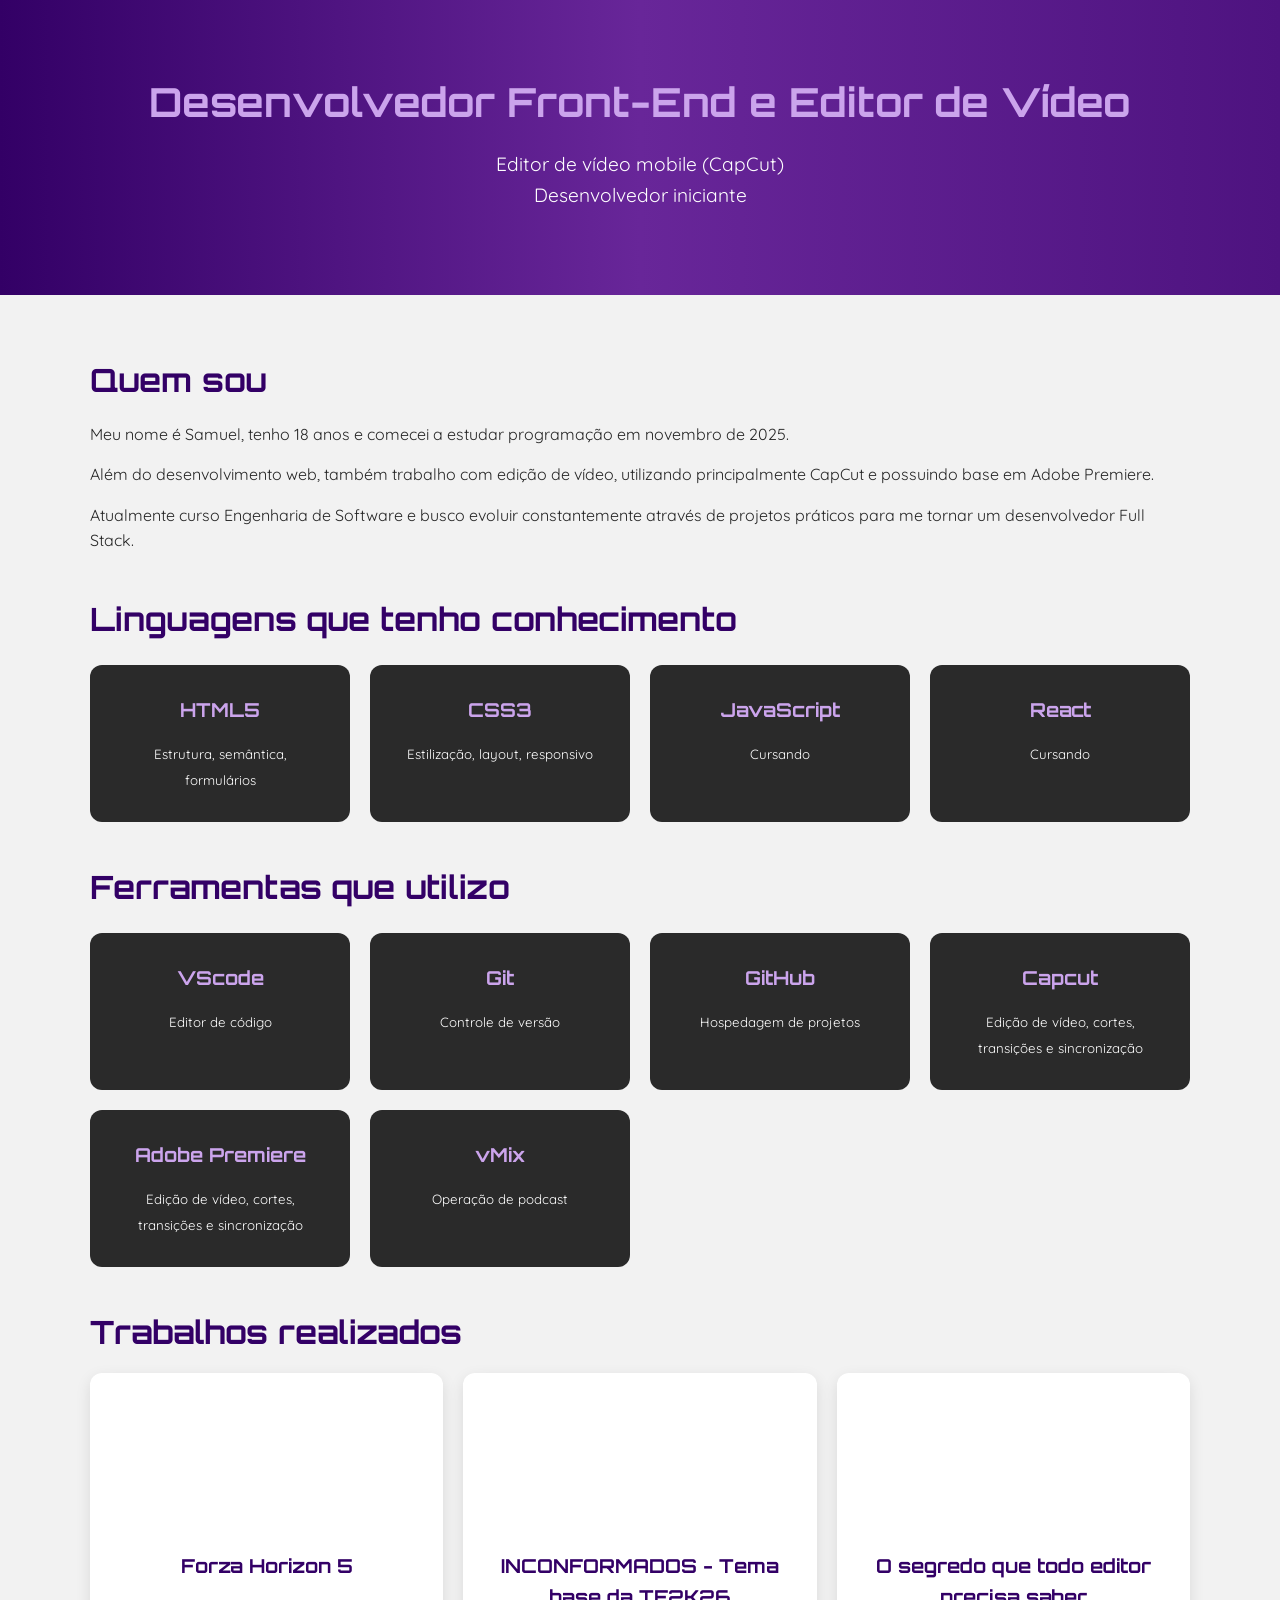
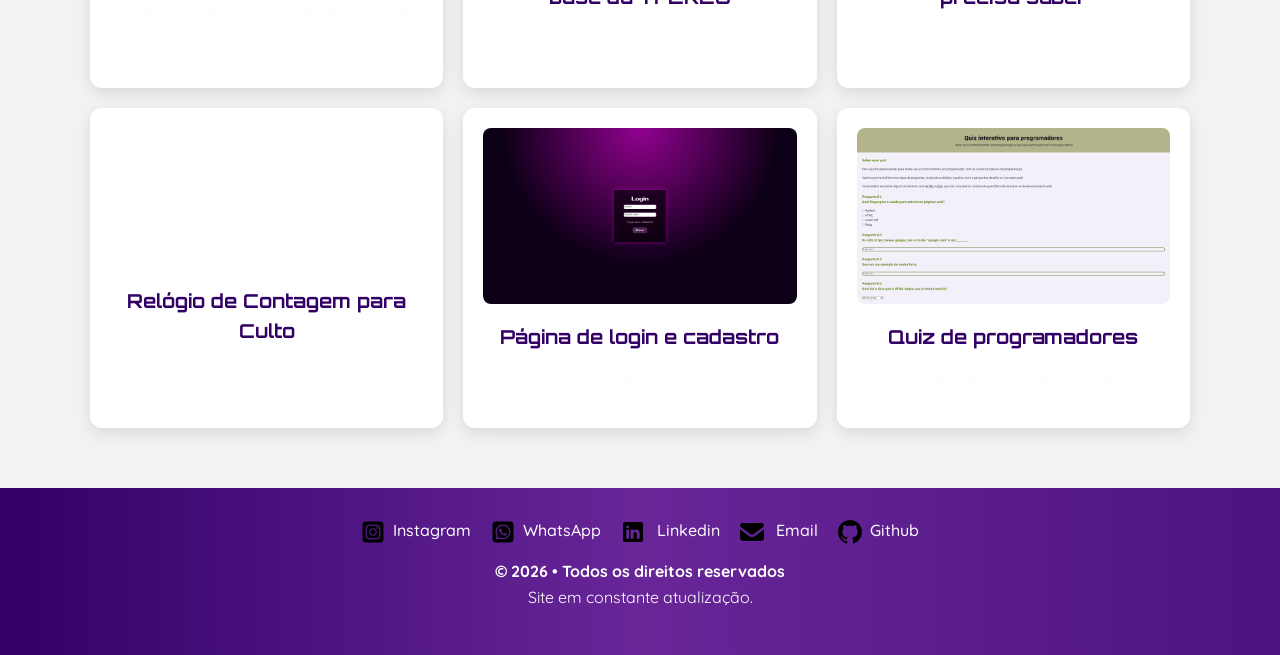
==== index.html @ dfeb525a "Atualizar o index.html" ====
<!DOCTYPE html>
<html lang="pt-BR">

<head>

  <meta charset="UTF-8">
  <meta name="viewport" content="width=device-width, initial-scale=1.0">
  <title>Samuel - Editor de Vídeo e Desenvolvedor</title>
  <link rel="stylesheet" href="style.css">

  <!-- === SEO ====-->
  <meta name="google-site-verification" content="mKZJciLzi_t4lyTgYU8dnQu9dp5ZNDpNaPsNgbDYvko" />
  <meta name="description" content="Portfólio de Samuel com projetos de sites e edição de vídeo">
  <meta name="author" content="Samuel">
  <meta name="keywords" content="editor de video, programador iniciante, html css, portfolio samuel">
  <link rel="icon" href="img/favicon.png">
  <meta name="robots" content="index, follow">

  <!-- PREVIEW DO SITE -->
  <meta property="og:title" content="Samuel - Editor de Vídeo e Desenvolvedor">
  <meta property="og:description" content="Veja meus projetos de sites e edição de vídeo">
  <meta property="og:image"
    content="https://samueldaguiar91-hub.github.io/Portifolio-editor-programador/img/preview.png">
  <meta property="og:url" content="https://samueldaguiar91-hub.github.io/Portifolio-editor-programador/">
  <meta property="og:site_name" content="Portfólio Samuel">
  <meta property="og:site_name" content="Portfólio Samuel">
  <meta property="og:type" content="website">
</head>



<body>

  <!--ANIMAÇÃO SITE-->

  <div class="fade-up">

    <!-- HEADER -->
    <header>
      <div class="container">
        <h1>Desenvolvedor Front-End e Editor de Vídeo</h1>
        <p>Editor de vídeo mobile (CapCut)<br>Desenvolvedor iniciante</p>
      </div>
    </header>

    <!-- MAIN -->
    <main class="container">

      <!-- SOBRE -->
      <section id="s-about">
        <h2>Quem sou</h2>
        <p>Meu nome é Samuel, tenho 18 anos e comecei a estudar programação em novembro de 2025.</p>

        <p>Além do desenvolvimento web, também trabalho com edição de vídeo, utilizando principalmente CapCut e
          possuindo base em Adobe Premiere.</p>

        <p>Atualmente curso Engenharia de Software e busco evoluir constantemente através de projetos práticos para me
          tornar um desenvolvedor Full Stack.</p>
      </section>

      <!-- SKILLS -->
      <section id="skills">
        <h2>Linguagens que tenho conhecimento</h2>

        <div class="skills-grid">
          <div class="flexbox">
            <h3>HTML5</h3>
            <small>Estrutura, semântica, formulários</small><br>
          </div>

          <div class="flexbox">
            <h3>CSS3</h3>
            <small>Estilização, layout, responsivo</small><br>
          </div>

          <div class="flexbox">
            <h3>JavaScript</h3>
            <small>Cursando</small><br>
          </div>

          <div class="flexbox">
            <h3>React</h3>
            <small>Cursando</small><br>
          </div>

        </div>

      </section>

      <!--FERRAMENTAS-->

      <section id="tools">
        <h2>Ferramentas que utilizo</h2>

        <div class="tools-grid">
          <div class="flexbox">
            <h3>VScode</h3>
            <small>Editor de código</small><br>
          </div>

          <div class="flexbox">
            <h3>Git</h3>
            <small>Controle de versão</small><br>
          </div>

          <div class="flexbox">
            <h3>GitHub</h3>
            <small>Hospedagem de projetos</small><br>
          </div>

          <div class="flexbox">
            <h3>Capcut</h3>
            <small>Edição de vídeo, cortes, transições e sincronização</small><br>
          </div>

          <div class="flexbox">
            <h3>Adobe Premiere</h3>
            <small>Edição de vídeo, cortes, transições e sincronização</small><br>
          </div>

          <div class="flexbox">
            <h3>vMix</h3>
            <small>Operação de podcast</small><br>
          </div>
          
        </div>

      </section>

      <!-- TRABALHOS -->
      <h2>Trabalhos realizados</h2>

      <section id="trabalhos" class="trabalhos">

        <div class="trabalho-box video-box projeto fade-in">
          <iframe src="https://www.youtube.com/embed/Ylv_VPC-kMk" title="Forza Horizon 5" frameborder="0"
            allow="accelerometer; autoplay; clipboard-write; encrypted-media; gyroscope; picture-in-picture"
            allowfullscreen>
          </iframe>
          <h3> Forza Horizon 5</h3>
          <p>Vídeo incorporado diretamente no site</p>
        </div>

        <div class="trabalho-box video-box projeto fade-in">
          <iframe src="https://www.youtube.com/embed/-TRRTzD_WT4" title="INCONFORMADOS - Tema base da TF2K26"
            frameborder="0"
            allow="accelerometer; autoplay; clipboard-write; encrypted-media; gyroscope; picture-in-picture"
            allowfullscreen>
          </iframe>
          <h3>INCONFORMADOS - Tema base da TF2K26</h3>
          <p>Vídeo incorporado diretamente no site</p>
        </div>

        <div class="trabalho-box video-box projeto fade-in">
          <iframe src="https://www.youtube.com/embed/uwA20--atsQ" title="O segredo que todo editor precisa saber"
            frameborder="0"
            allow="accelerometer; autoplay; clipboard-write; encrypted-media; gyroscope; picture-in-picture"
            allowfullscreen>
          </iframe>
          <h3>O segredo que todo editor precisa saber</h3>
          <p>Vídeo incorporado diretamente no site</p>
        </div>

        <div class="trabalho-box video-box projeto fade-in">
          <iframe src="https://www.youtube.com/embed/biQzkJEV1nM" title="Relógio de Contagem para Culto" frameborder="0"
            allow="accelerometer; autoplay; clipboard-write; encrypted-media; gyroscope; picture-in-picture"
            allowfullscreen>
          </iframe>
          <h3>Relógio de Contagem para Culto</h3>
          <p>Vídeo incorporado diretamente no site</p>
        </div>

        <a href="https://samueldaguiar91-hub.github.io/Site-login-/" target="_blank"
          class="trabalho-box site-box projeto fade-in"> <img src="img/pagina_de_login.png"
            alt="Preview do Site Exemplo 2">
          <h3>Página de login e cadastro</h3>
          <p>Clique para acessar o projeto</p>
        </a>

        <a href="https://samueldaguiar91-hub.github.io/Quiz-para-programadores/" target="_blank"
          class="trabalho-box site-box projeto fade-in">
          <img src="img/site_portifolio.png" alt="Preview do Site Exemplo 1">
          <h3>Quiz de programadores</h3>
          <p>Clique para acessar o projeto</p>
        </a>
      </section>

  </div>

  </main>

  <!-- FOOTER -->
  <footer>
    <div>
      <a href="https://instagram.com/aguiar._.s"><img src="img/instagram.svg" alt="Instagram">Instagram</a>

      <a href="https://wa.me/5592993466386"><img src="img/whatsapp.svg" alt="WhatsApp">WhatsApp</a>

      <a href="https://www.linkedin.com/in/samuel-aguiar-99b0a62b3/" target="_blank">
      <img src="img/linkedin.svg" alt="Linkedin">
      Linkedin
    </a>

    <a href="mailto:saamuel.aguiaar@gmail.com">
      <img src="img/envelope.svg" alt="Email">
      Email
    </a>

 <a href="https://github.com/samueldaguiar91-hub"><img src="img/github.svg" alt="GitHub">Github</a>
    </div>

    <h4>&copy; 2026 • Todos os direitos reservados</h4>
    <p>Site em constante atualização.</p>
  </footer>

</body>



</html>
---- style.css ----
/* ===== FONTS ===== */
@import url('https://fonts.googleapis.com/css2?family=Orbitron:wght@400;700;900&family=Quicksand:wght@300;400;500;700&display=swap');

/* ===== GLOBAL ===== */
*{
  margin:0;
  padding:0;
  box-sizing:border-box;
}

body{
  font-family:"Quicksand", sans-serif;
  background:#f2f2f2;
  color:#262626;
  line-height:1.6;
}

a{
  text-decoration:none;
  color:inherit;
}

.container{
  width:90%;
  max-width:1100px;
  margin:auto;
  padding:20px 0;
}

/* ===== TITLES ===== */

h1,h2,h3{
  font-family:"Orbitron", sans-serif;
  font-weight:700;
  margin-bottom:15px;
}

h1{
  font-size:2.5rem;
  color:#cba4ec;
}

h2{
  font-size:2rem;
  color:#330066;
  margin-top:40px;
}

h3{
  font-size:1.2rem;
  color:#330066;
}

.trabalhos p{
font-size:1rem;
  color:lab(99.31% 0.01 -0.01);

}

.flexbox h3{
  color:#cba4ec;
}

p{
  font-size:1rem;
  margin-bottom:15px;
}

/* ===== HEADER ===== */

header{
  background:linear-gradient(to right,#330066,#682699,#4e1380);
  color:#fff;
  text-align:center;
  padding:50px 20px;
}

header p{
  font-size:1.2rem;
  margin-top:10px;
}

/* ===== SKILLS ===== */

.skills-grid{
  display:grid;
  grid-template-columns:repeat(auto-fit, minmax(250px, 1fr));
  gap:20px;
  margin-top:20px;
}

.flexbox{
  background:#2a2a2a;
  color:#fff;
  padding:30px;
  border-radius:12px;
  transition:0.3s;
  text-align:center;
}

.flexbox:hover{
  transform:translateY(-5px);
  box-shadow:0 10px 20px rgba(0,0,0,0.3);
}

progress{
  width:100%;
  height:12px;
  border-radius:6px;
  overflow:hidden;
  margin-top:10px;
}

progress::-webkit-progress-bar{
  background:#555;
}

progress::-webkit-progress-value{
  background:#4e1380;
  transition:width 1s ease-in-out;
}

/*=== ferramneatas ===*/

.tools-grid{
  display:grid;
  grid-template-columns:repeat(auto-fit, minmax(250px, 1fr));
  gap:20px;
  margin-top:20px;
}

/* ===== TRABALHOS ===== */

.trabalhos{
  display:grid;
  grid-template-columns:repeat(3,1fr);
  gap:20px;
}

.trabalho-box{
  display:block;
  text-decoration:none;
  background:#ffffff;
  padding:20px;
  border-radius:12px;
  box-shadow:0 5px 15px rgba(0,0,0,0.1);
  text-align:center;
  transition:0.3s;
  color:#262626;
}

.trabalho-box img{
  width:100%;
  border-radius:8px;
  margin-bottom:10px;
}

.trabalho-box:hover{
  transform:translateY(-5px);
  box-shadow:0 15px 30px rgba(0,0,0,0.3);
  background:#010101;
  color:#f9f4f4;
}


/* ===== VIDEO ===== */

.video-box{
  background:#ffffff;
  padding:20px;
  border-radius:12px;
  box-shadow:0 5px 15px rgba(0,0,0,0.1);
  transition:0.3s;
}

.video-box:hover{
  transform:translateY(-5px);
  box-shadow:0 15px 30px rgba(0,0,0,0.3);
}

.video-box iframe{
  pointer-events:none;
}

/* ===== FOOTER ===== */

footer{
  background:linear-gradient(to right,#330066,#682699,#4e1380);
  color:#fff;
  text-align:center;
  padding:30px 20px;
  margin-top:40px;
}

footer div{
  display:flex;
  justify-content:center;
  flex-wrap:wrap;
  gap:20px;
  margin-bottom:15px;
}

footer img{
  width:24px;
  height:24px;
  vertical-align:middle;
  margin-right:8px;
}

footer a{
  color:#fff;
  font-weight:500;
}

/* ===== RESPONSIVE ===== */

@media(max-width:900px){
  .trabalhos{
    grid-template-columns:repeat(2,1fr);
  }
}

@media(max-width:600px){

  header h1{
    font-size:2rem;
  }

  h2{
    font-size:1.5rem;
  }

  .skills-grid{
    grid-template-columns:1fr;
  }

  .trabalhos{
    grid-template-columns:1fr;
  }
}

/* ===== ANIMAÇÃO ===== */

.fade-in{
  animation:aparecer 1s ease-in;
  animation-fill-mode:both;
}

@keyframes aparecer{
  from{
    opacity:0;
    transform:translateY(20px);
  }
  to{
    opacity:1;
    transform:translateY(0);
  }
}

/* ===== ANIMAÇÃO DOS PROJETOS ===== */

.projeto:nth-child(1){animation-delay:0.2s;}
.projeto:nth-child(2){animation-delay:0.4s;}
.projeto:nth-child(3){animation-delay:0.6s;}
.projeto:nth-child(4){animation-delay:0.8s;}
.projeto:nth-child(5){animation-delay:1s;}

.projeto:nth-child(6){animation-delay:1.2s;}
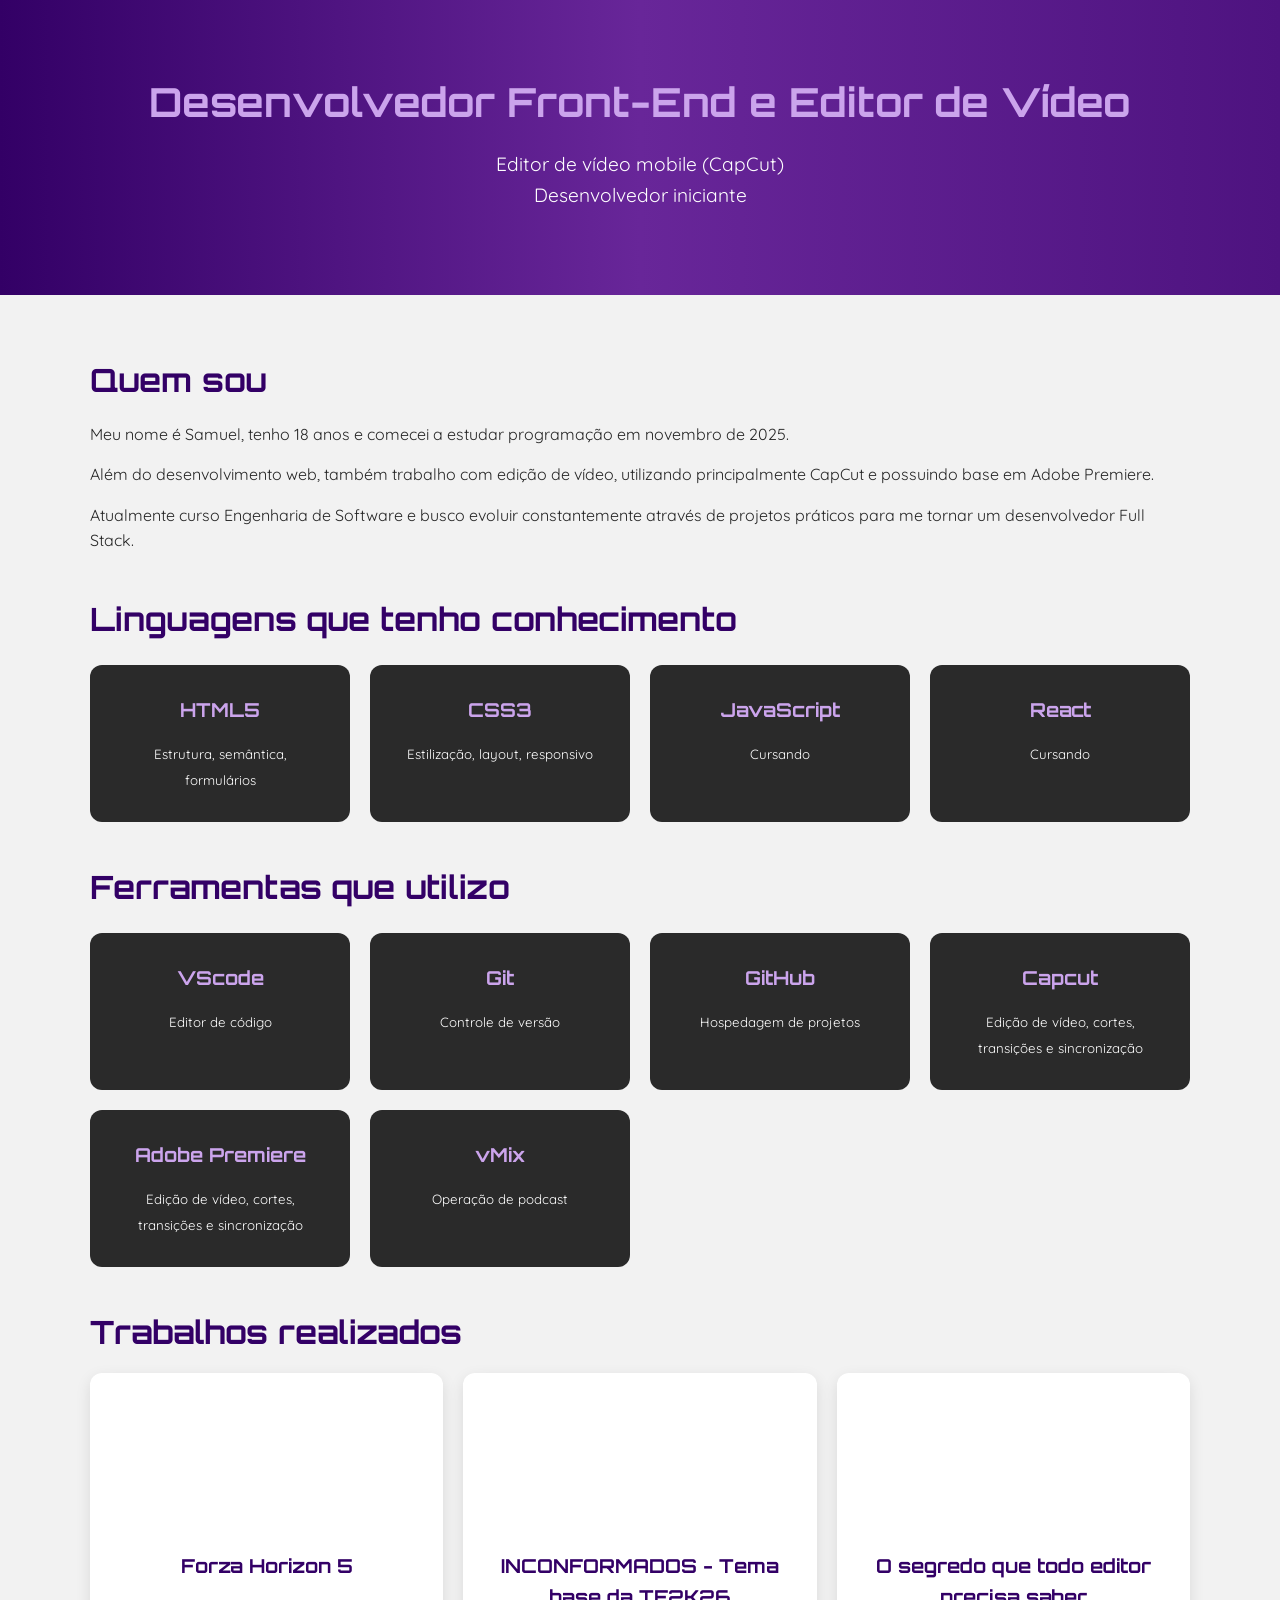
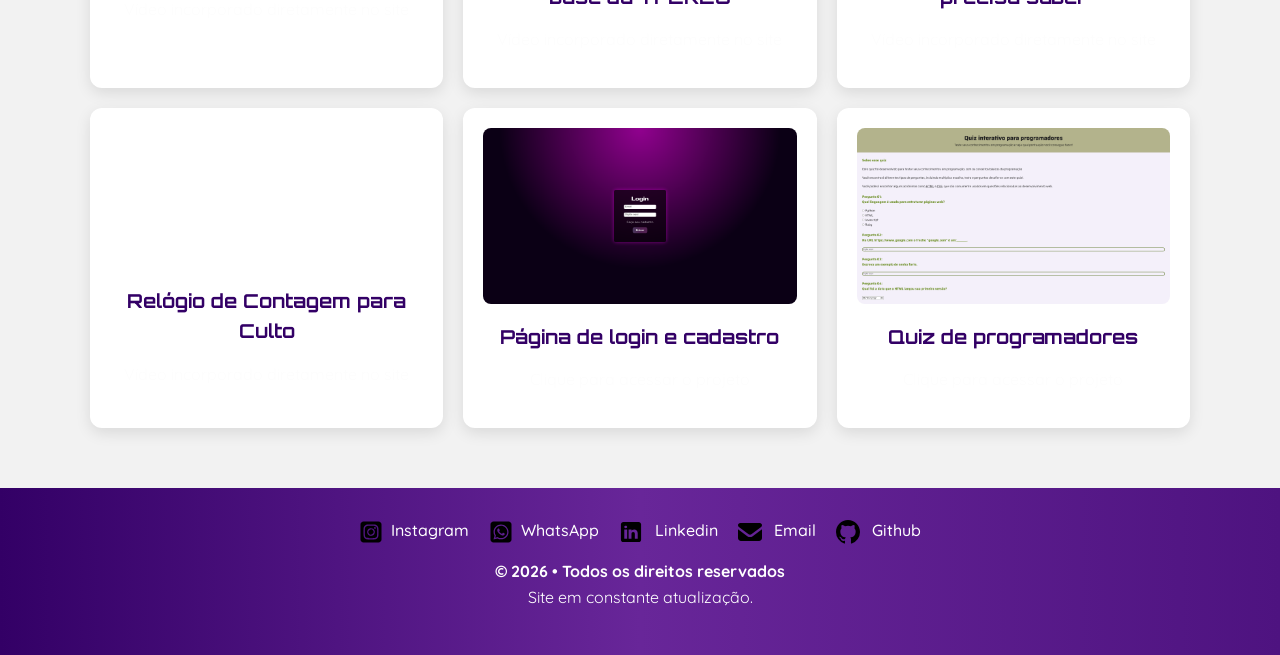
==== commit 80ecf9f1: "Atualizar o index.html" ====
--- a/index.html
+++ b/index.html
@@ -206,7 +206,10 @@
       Email
     </a>
 
- <a href="https://github.com/samueldaguiar91-hub"><img src="img/github.svg" alt="GitHub">Github</a>
+ <a href="https://github.com/samueldaguiar91-hub">
+<img src="img/github.svg" alt="GitHub">
+Github
+</a>
     </div>
 
     <h4>&copy; 2026 • Todos os direitos reservados</h4>
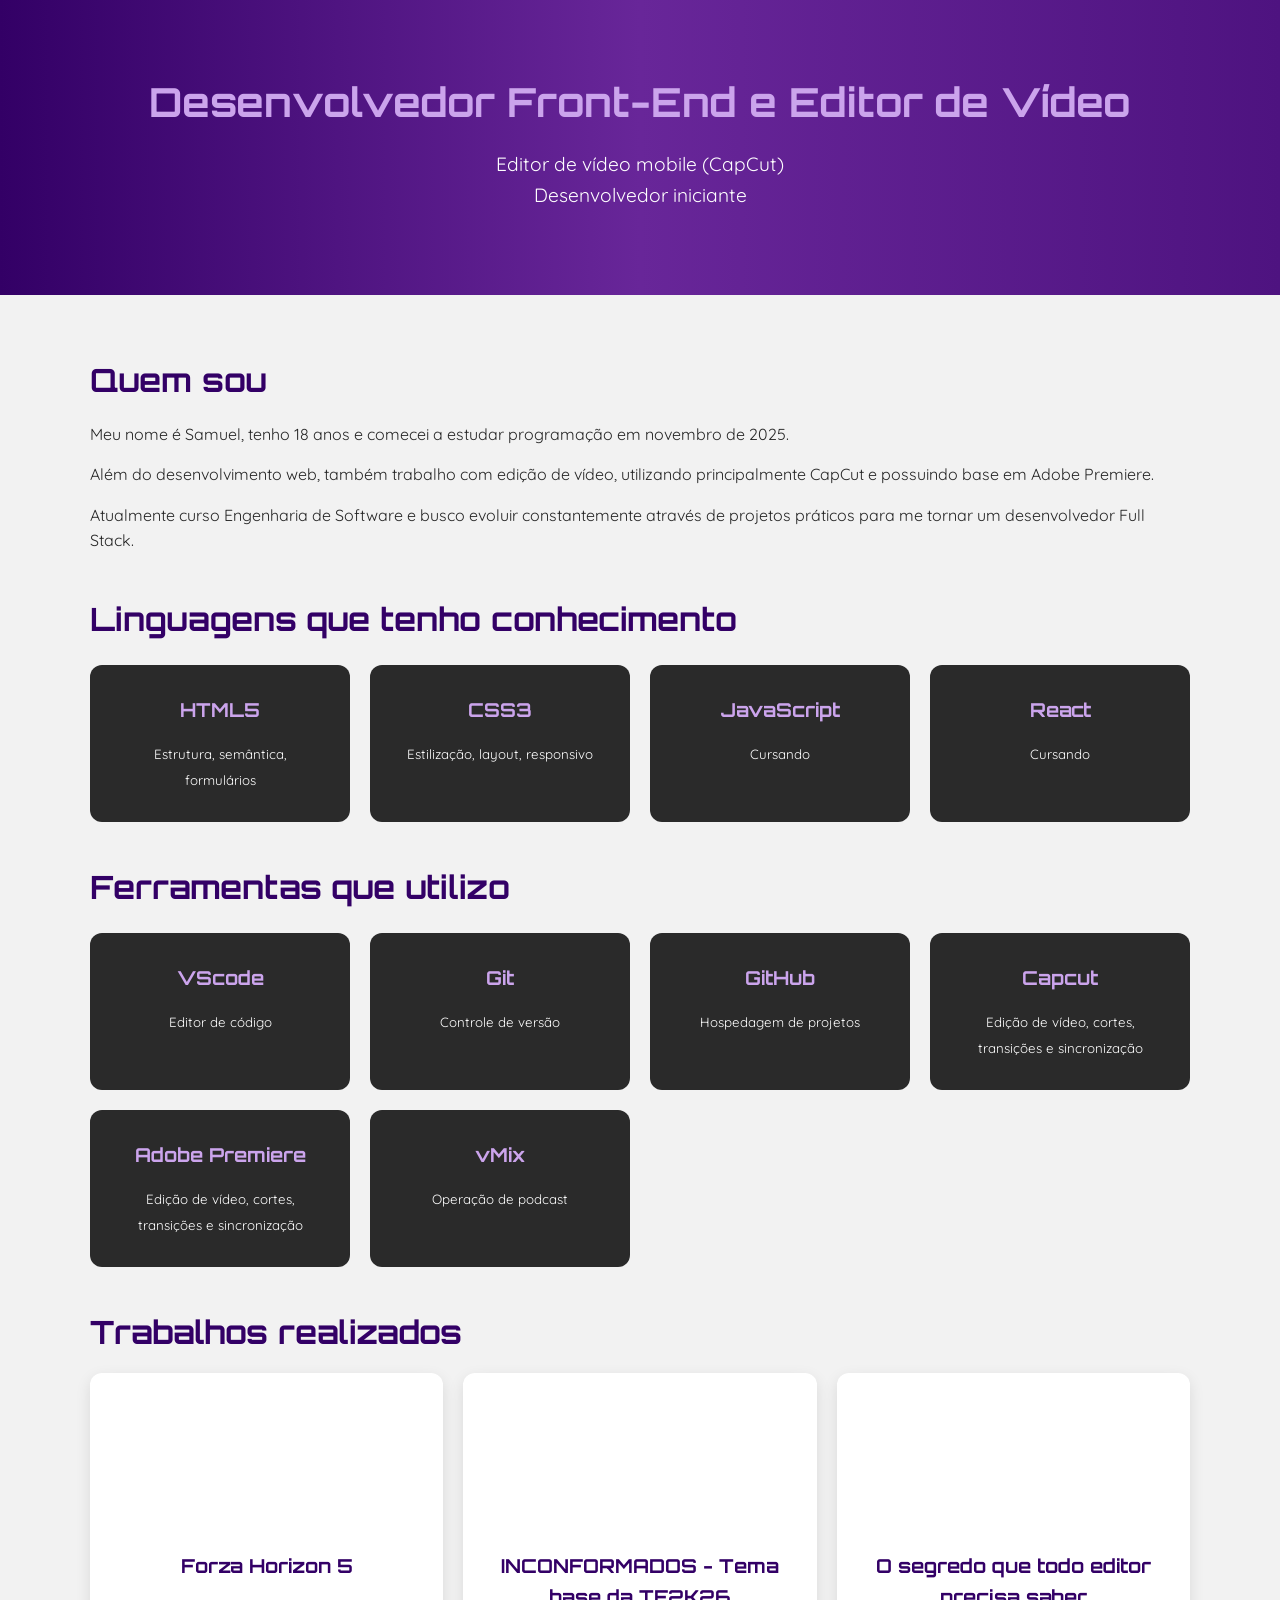
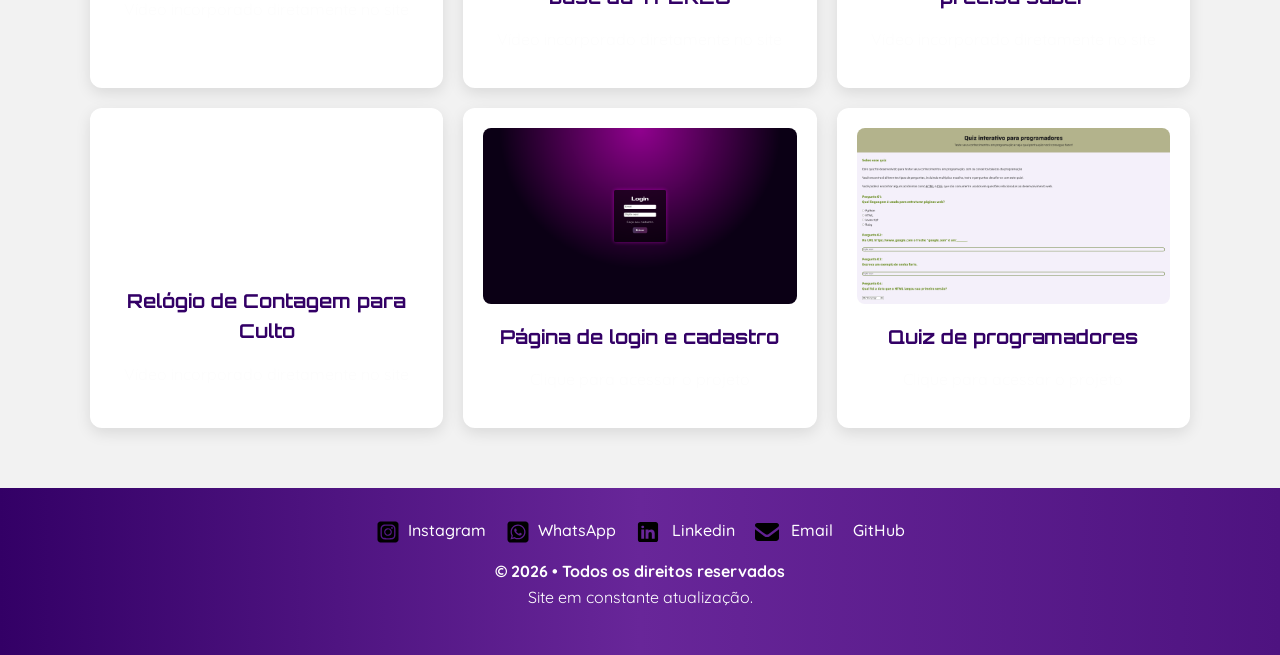
==== commit 6c6b9525: "Atualizar o index.html" ====
--- a/index.html
+++ b/index.html
@@ -206,10 +206,11 @@
       Email
     </a>
 
- <a href="https://github.com/samueldaguiar91-hub">
-<img src="img/github.svg" alt="GitHub">
-Github
-</a>
+ 
+    <a href="https://github.com/samueldaguiar91-hub" target="_blank" class="icon">
+      <i class="fab fa-github"></i>
+      <span>GitHub</span>
+    </a>
     </div>
 
     <h4>&copy; 2026 • Todos os direitos reservados</h4>
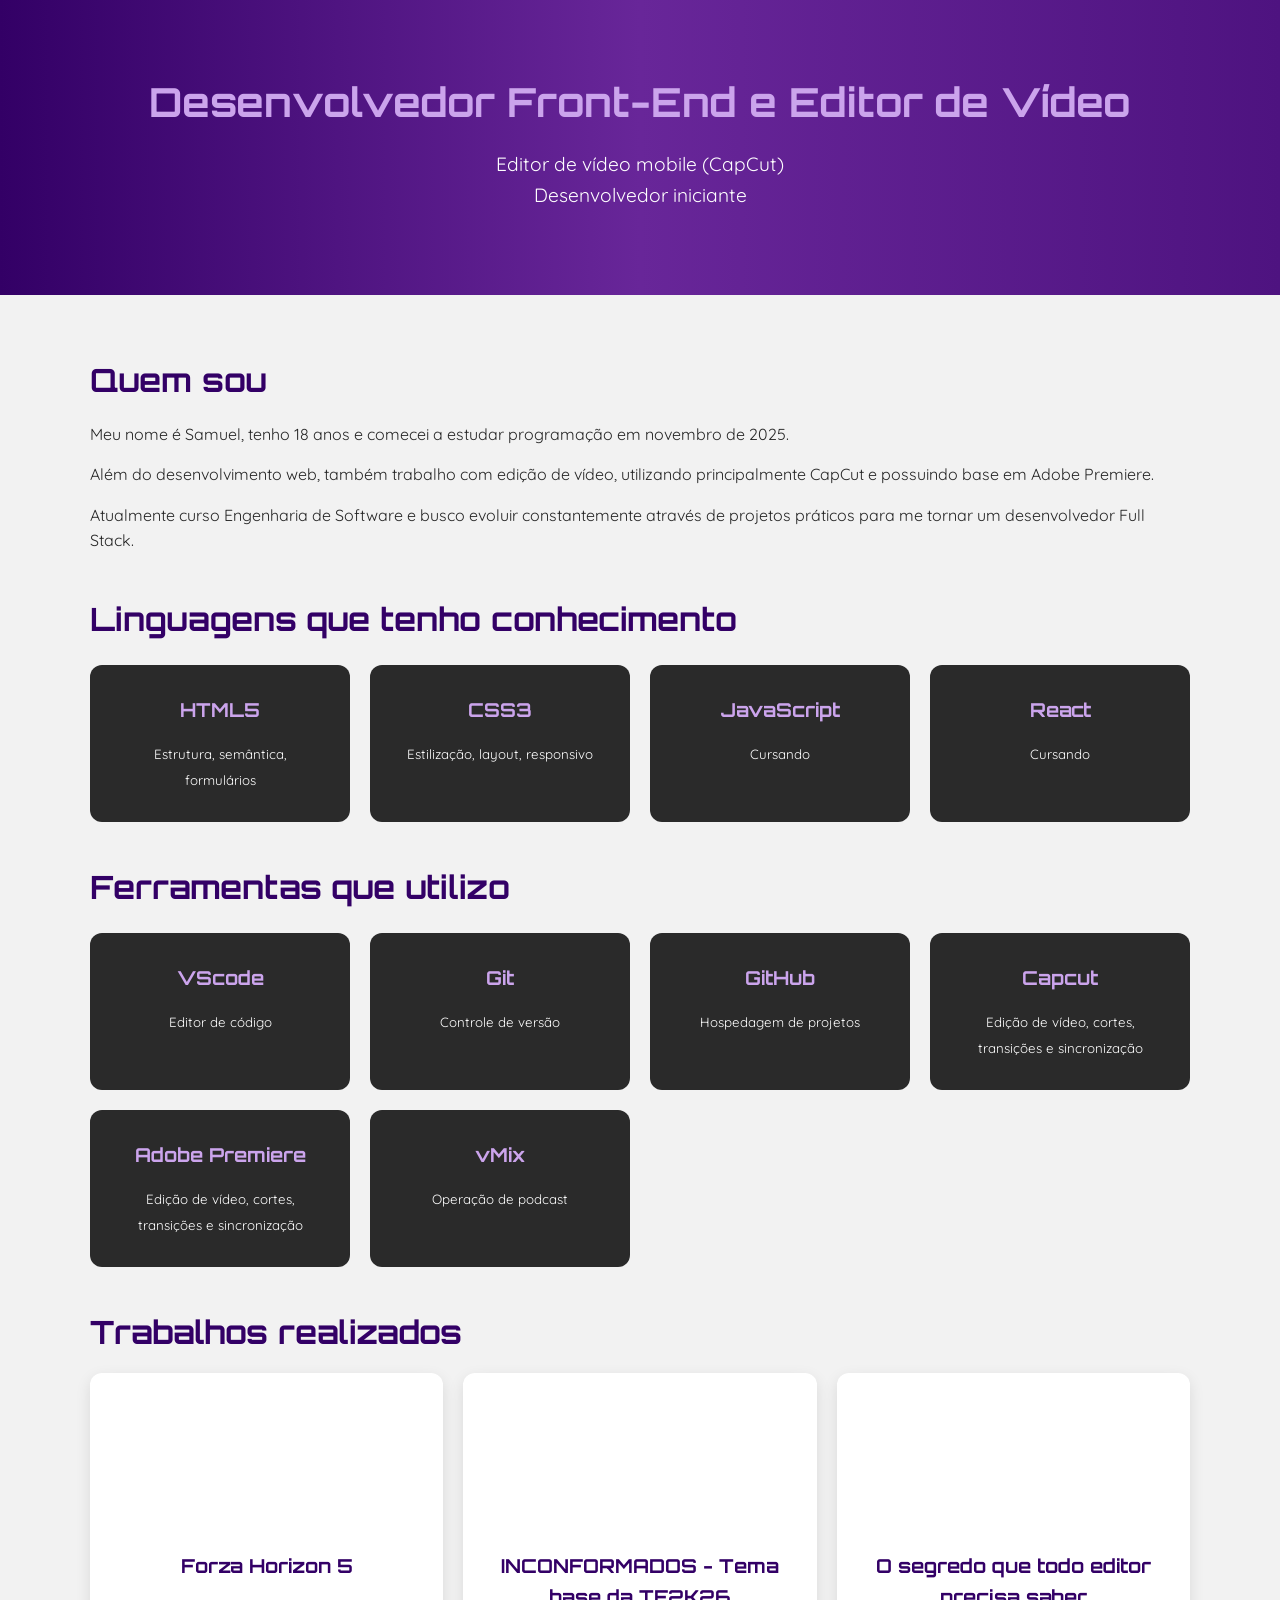
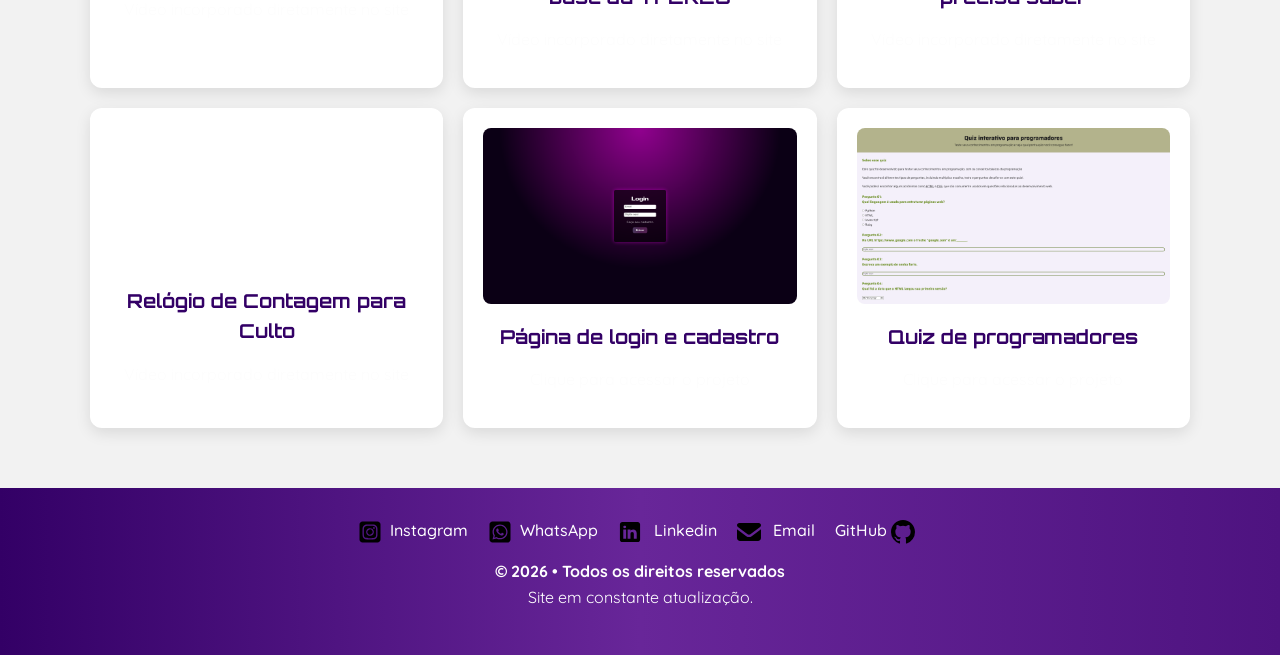
==== commit f00e4ec1: "Atualizar o index.html" ====
--- a/index.html
+++ b/index.html
@@ -210,6 +210,7 @@
     <a href="https://github.com/samueldaguiar91-hub" target="_blank" class="icon">
       <i class="fab fa-github"></i>
       <span>GitHub</span>
+      <img src="img/github.svg" alt="Email">
     </a>
     </div>
 
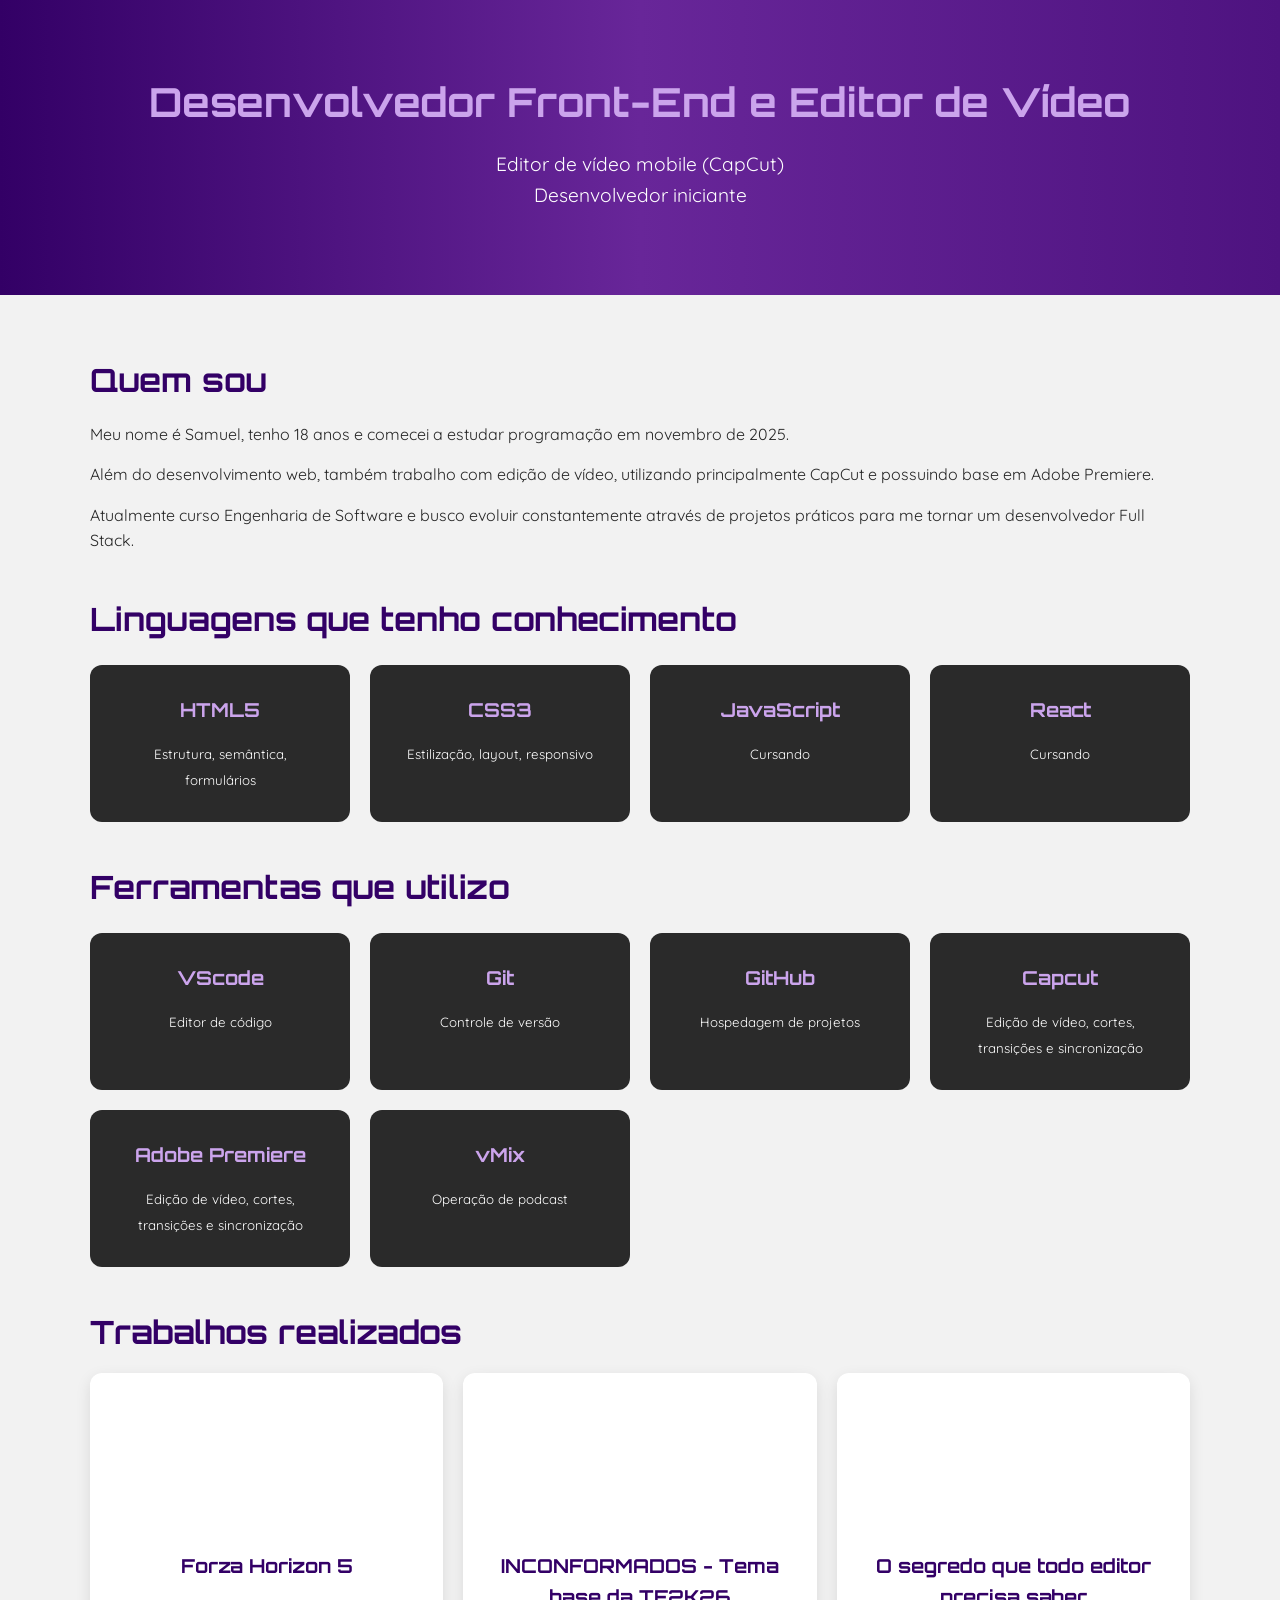
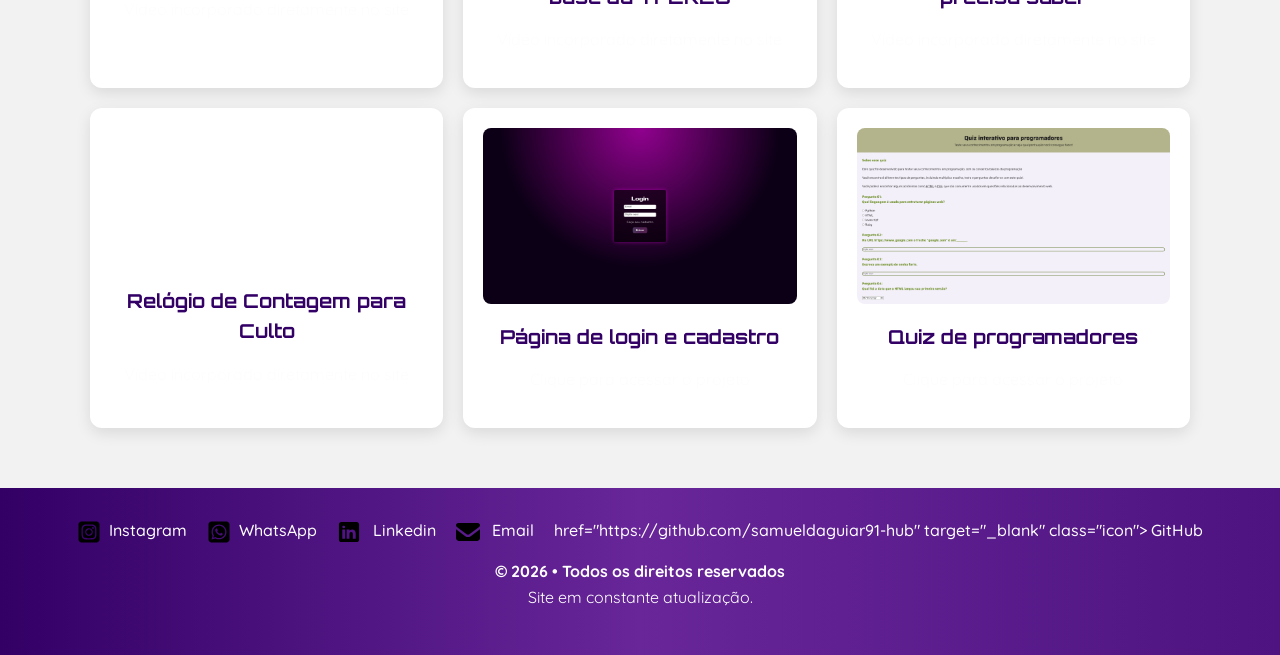
==== commit 3abd1c42: "Atualizar o index.html" ====
--- a/index.html
+++ b/index.html
@@ -207,10 +207,11 @@
     </a>
 
  
-    <a href="https://github.com/samueldaguiar91-hub" target="_blank" class="icon">
+    <a
+<img src="img/github.svg" alt="Email"> href="https://github.com/samueldaguiar91-hub" target="_blank" class="icon">
       <i class="fab fa-github"></i>
       <span>GitHub</span>
-      <img src="img/github.svg" alt="Email">
+      
     </a>
     </div>
 
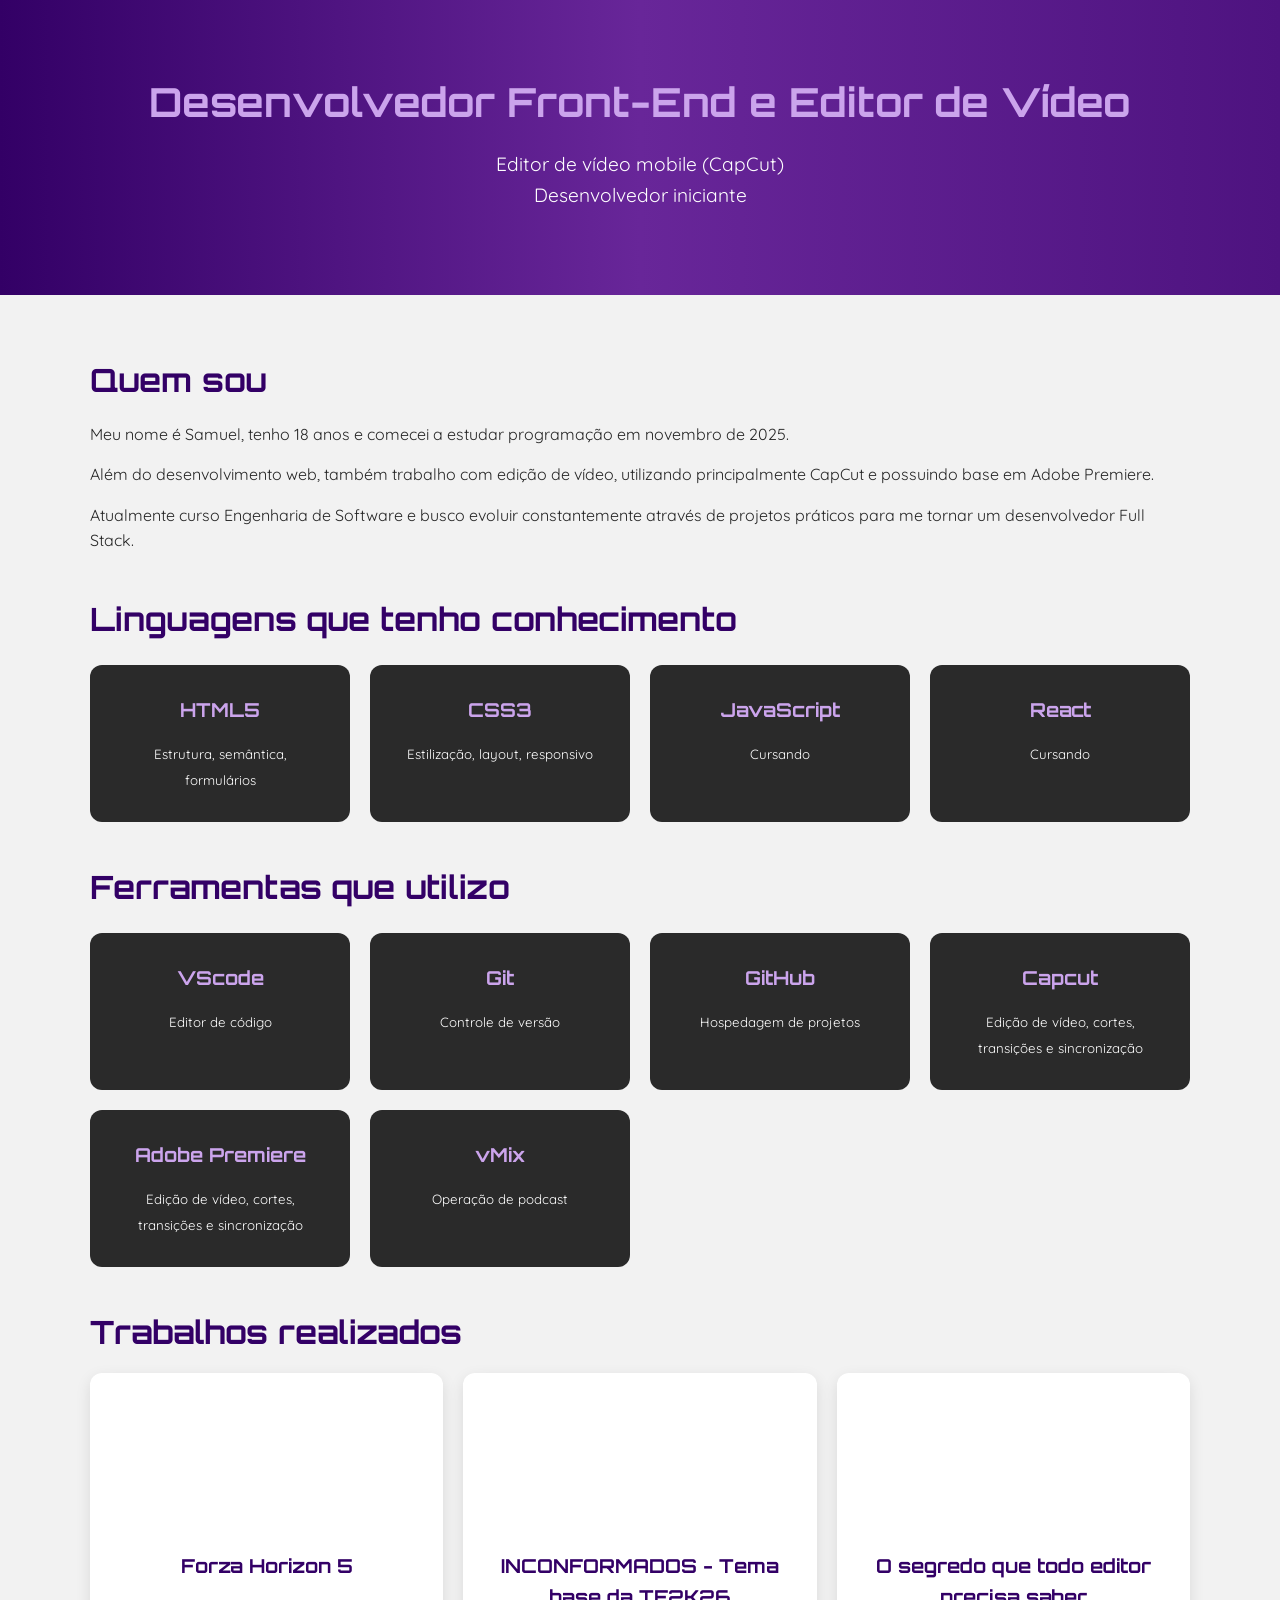
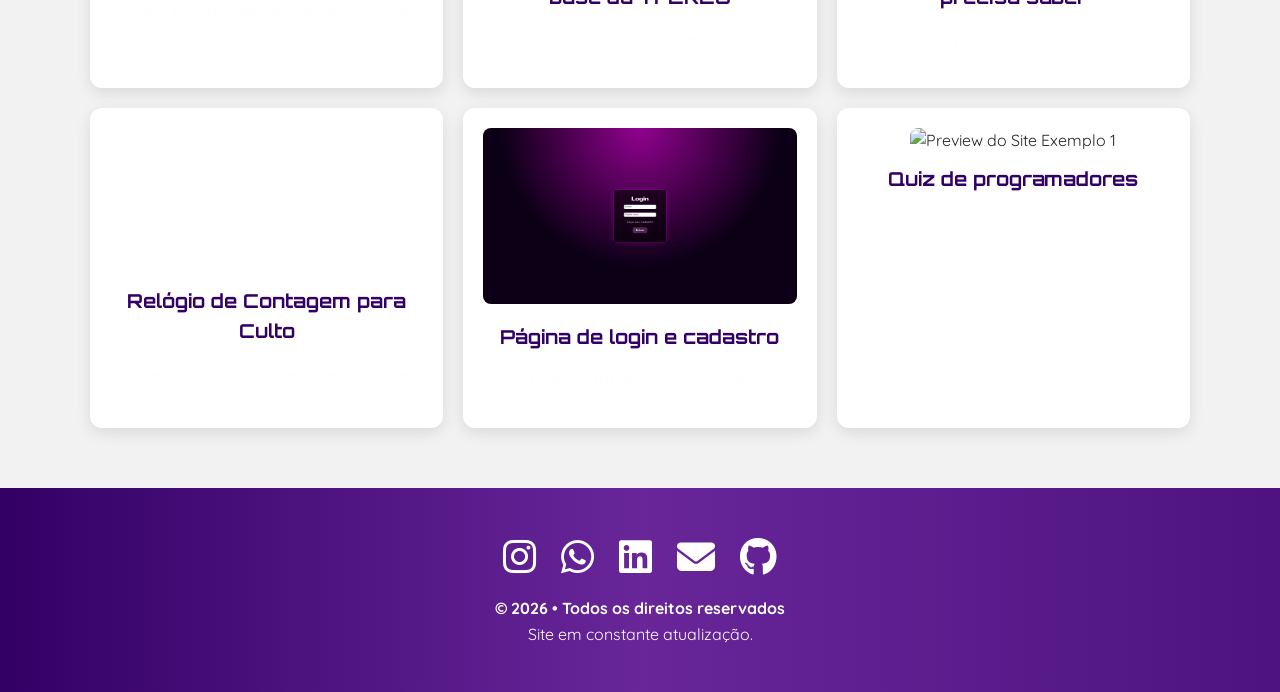
==== commit becd48c3: "Add files via upload" ====
--- a/index.html
+++ b/index.html
@@ -25,6 +25,9 @@
   <meta property="og:site_name" content="Portfólio Samuel">
   <meta property="og:site_name" content="Portfólio Samuel">
   <meta property="og:type" content="website">
+  
+  <link rel="stylesheet" href="https://cdnjs.cloudflare.com/ajax/libs/font-awesome/6.5.0/css/all.min.css">
+  
 </head>
 
 
@@ -179,7 +182,7 @@
 
         <a href="https://samueldaguiar91-hub.github.io/Quiz-para-programadores/" target="_blank"
           class="trabalho-box site-box projeto fade-in">
-          <img src="img/site_portifolio.png" alt="Preview do Site Exemplo 1">
+          <img src="img/quiz_programadores.png" alt="Preview do Site Exemplo 1">
           <h3>Quiz de programadores</h3>
           <p>Clique para acessar o projeto</p>
         </a>
@@ -191,36 +194,41 @@
 
   <!-- FOOTER -->
   <footer>
-    <div>
-      <a href="https://instagram.com/aguiar._.s"><img src="img/instagram.svg" alt="Instagram">Instagram</a>
-
-      <a href="https://wa.me/5592993466386"><img src="img/whatsapp.svg" alt="WhatsApp">WhatsApp</a>
-
-      <a href="https://www.linkedin.com/in/samuel-aguiar-99b0a62b3/" target="_blank">
-      <img src="img/linkedin.svg" alt="Linkedin">
-      Linkedin
-    </a>
-
-    <a href="mailto:saamuel.aguiaar@gmail.com">
-      <img src="img/envelope.svg" alt="Email">
-      Email
-    </a>
-
- 
-    <a
-<img src="img/github.svg" alt="Email"> href="https://github.com/samueldaguiar91-hub" target="_blank" class="icon">
-      <i class="fab fa-github"></i>
-      <span>GitHub</span>
-      
-    </a>
-    </div>
-
-    <h4>&copy; 2026 • Todos os direitos reservados</h4>
-    <p>Site em constante atualização.</p>
-  </footer>
+
+  <div class="dock">
+
+    <a href="https://instagram.com/aguiar._.s" target="_blank" class="icon">
+      <i class="fab fa-instagram"></i>
+      <span>Instagram</span>
+    </a>
+
+    <a href="https://wa.me/5592993466386" target="_blank" class="icon">
+      <i class="fab fa-whatsapp"></i>
+      <span>WhatsApp</span>
+    </a>
+
+    <a href="https://www.linkedin.com/in/samuel-aguiar-99b0a62b3?utm_source=share_via&utm_content=profile&utm_medium=member_android" target="_blank" class="icon">
+      <i class="fab fa-linkedin"></i>
+      <span>LinkedIn</span>
+    </a>
+
+    <a href="mailto:saamuel.aguiaar@gmail.com" class="icon">
+      <i class="fas fa-envelope"></i>
+      <span>Email</span>
+    </a>
+
+    <a href="https://github.com/samueldaguiar91-hub" target="_blank" class="icon">
+      <i class="fab fa-github"></i>
+      <span>GitHub</span>
+    </a>
+
+  </div>
+
+  <h4>&copy; 2026 • Todos os direitos reservados</h4>
+  <p>Site em constante atualização.</p>
+
+</footer>
 
 </body>
 
-
-
 </html>
--- a/style.css
+++ b/style.css
@@ -178,9 +178,7 @@
   box-shadow:0 15px 30px rgba(0,0,0,0.3);
 }
 
-.video-box iframe{
-  pointer-events:none;
-}
+
 
 /* ===== FOOTER ===== */
 
@@ -212,6 +210,8 @@
   font-weight:500;
 }
 
+
+
 /* ===== RESPONSIVE ===== */
 
 @media(max-width:900px){
@@ -269,3 +269,43 @@
 
 
 
+/* ===== DOCK MODERNA ===== */
+
+.dock{
+  display:flex;
+  justify-content:center;
+  align-items:center;
+  gap:25px;
+  margin:20px 0;
+  flex-wrap:wrap;
+}
+
+.icon{
+  font-size:38px;
+  color:white;
+  cursor:pointer;
+  transition:0.25s;
+  display:flex;
+  flex-direction:column;
+  align-items:center;
+  position:relative;
+}
+
+/* animação */
+.icon:hover{
+  transform:translateY(-15px) scale(1.7);
+}
+
+/* nome escondido */
+.icon span{
+  position:absolute;
+  bottom:-25px;
+  font-size:12px;
+  opacity:0;
+  transition:0.3s;
+}
+
+/* aparece no hover */
+.icon:hover span{
+  opacity:1;
+}
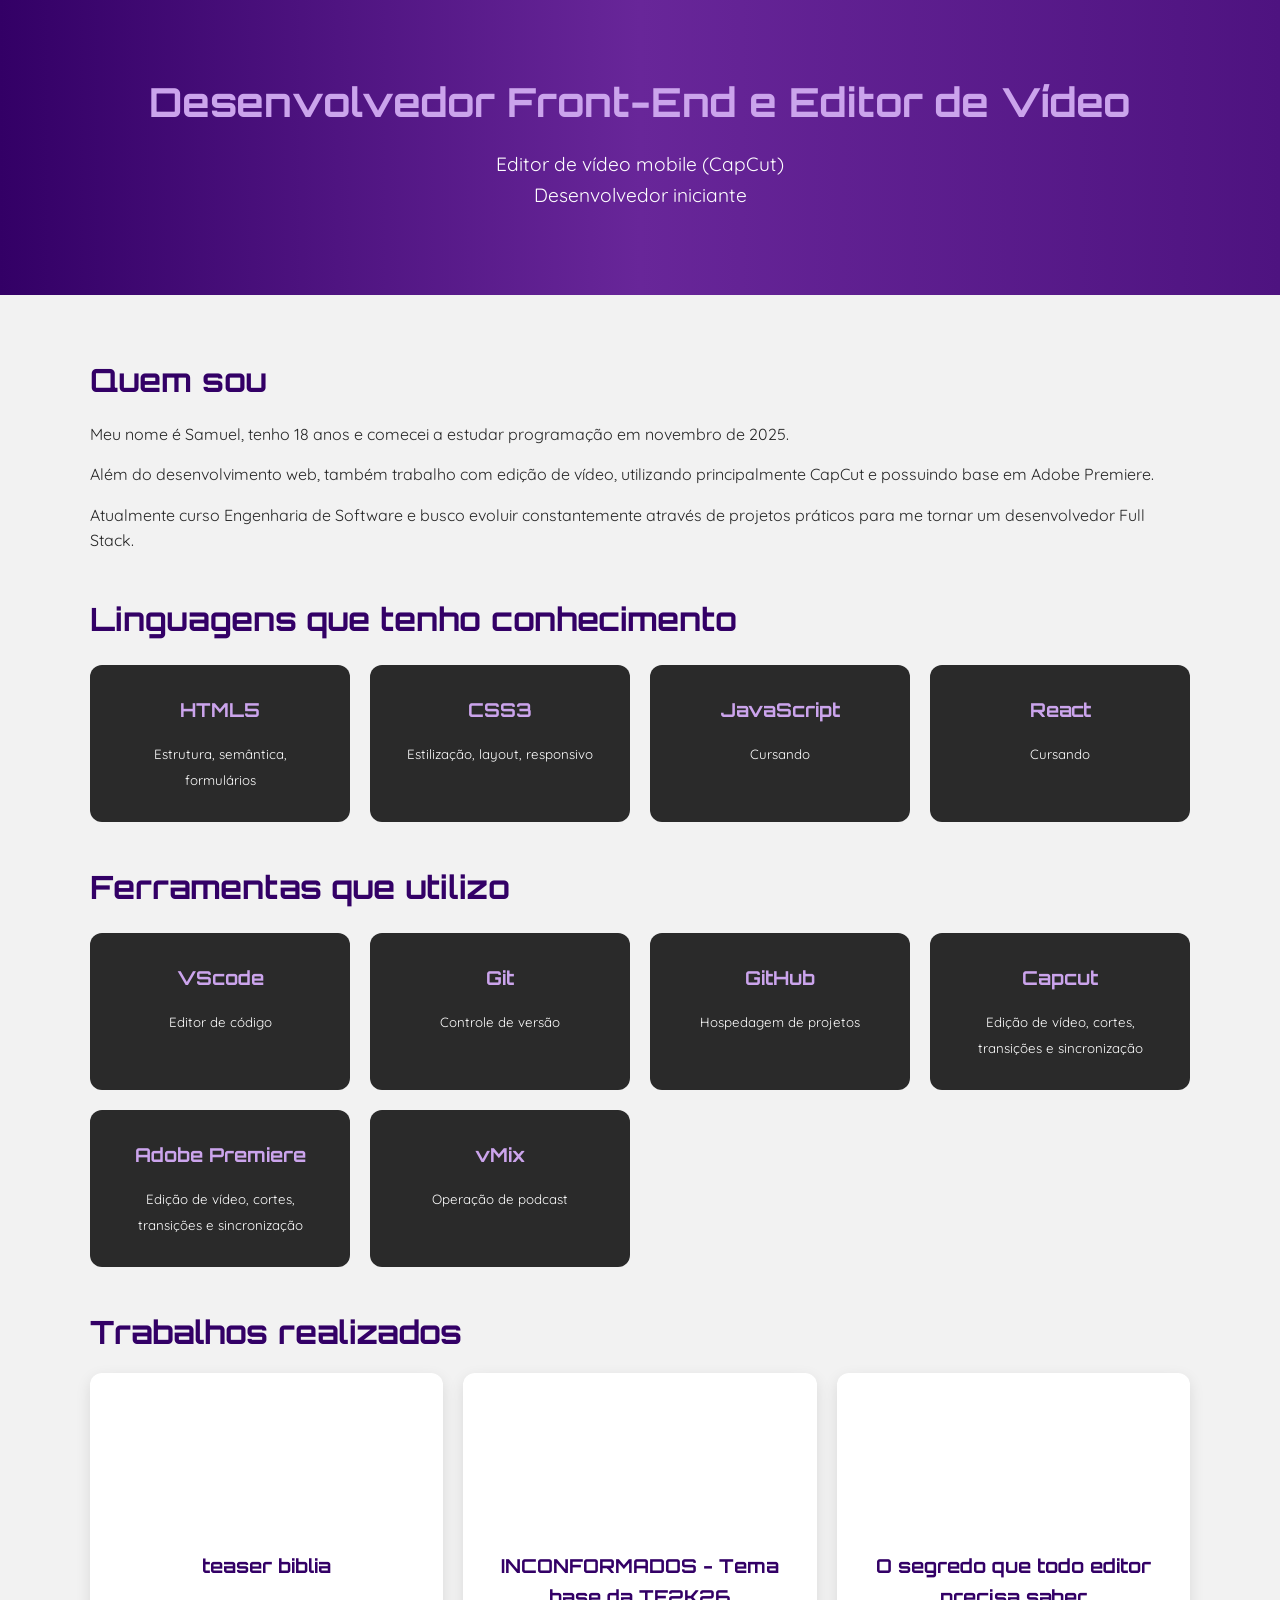
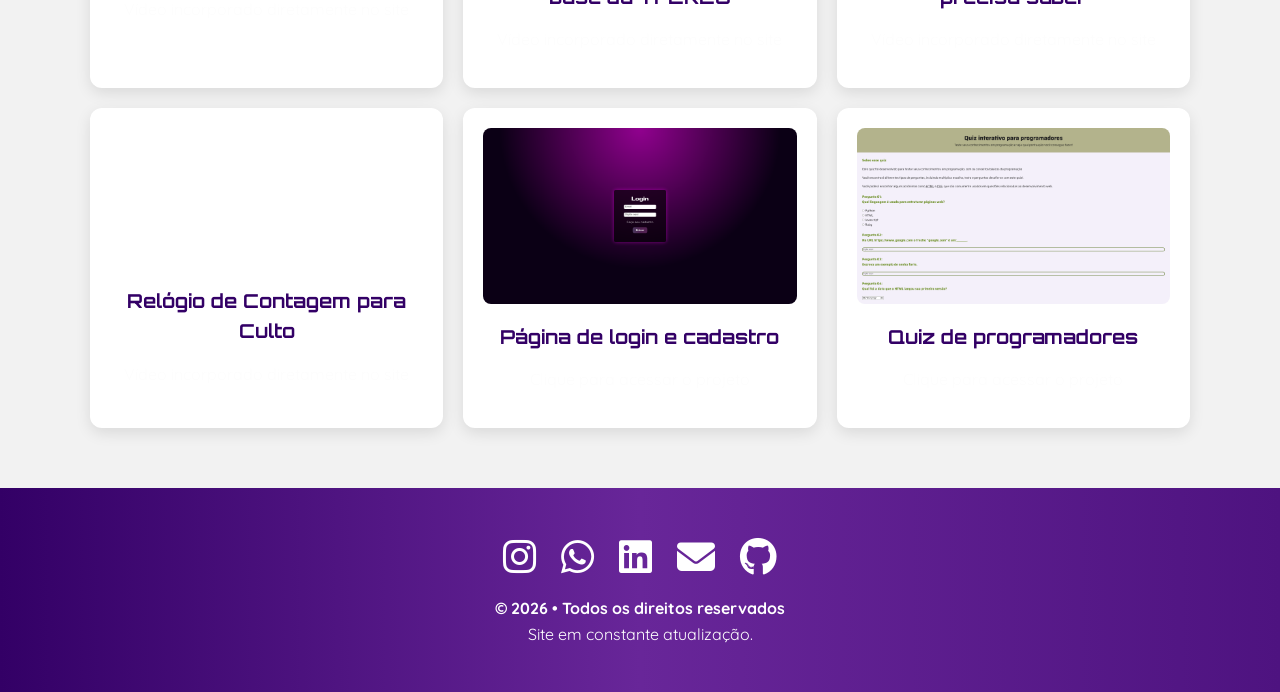
==== commit 0c4c4b25: "video trocado do forza 5" ====
--- a/index.html
+++ b/index.html
@@ -134,13 +134,13 @@
       <h2>Trabalhos realizados</h2>
 
       <section id="trabalhos" class="trabalhos">
-
-        <div class="trabalho-box video-box projeto fade-in">
-          <iframe src="https://www.youtube.com/embed/Ylv_VPC-kMk" title="Forza Horizon 5" frameborder="0"
-            allow="accelerometer; autoplay; clipboard-write; encrypted-media; gyroscope; picture-in-picture"
-            allowfullscreen>
-          </iframe>
-          <h3> Forza Horizon 5</h3>
+      
+        <div class="trabalho-box video-box projeto fade-in">
+          <iframe src="https://www.youtube.com/embed/Ylv_VPC-kMk" title="teaser biblia" frameborder="0"
+            allow="accelerometer; autoplay; clipboard-write; encrypted-media; gyroscope; picture-in-picture"
+            allowfullscreen>
+          </iframe>
+          <h3> teaser biblia</h3>
           <p>Vídeo incorporado diretamente no site</p>
         </div>
 
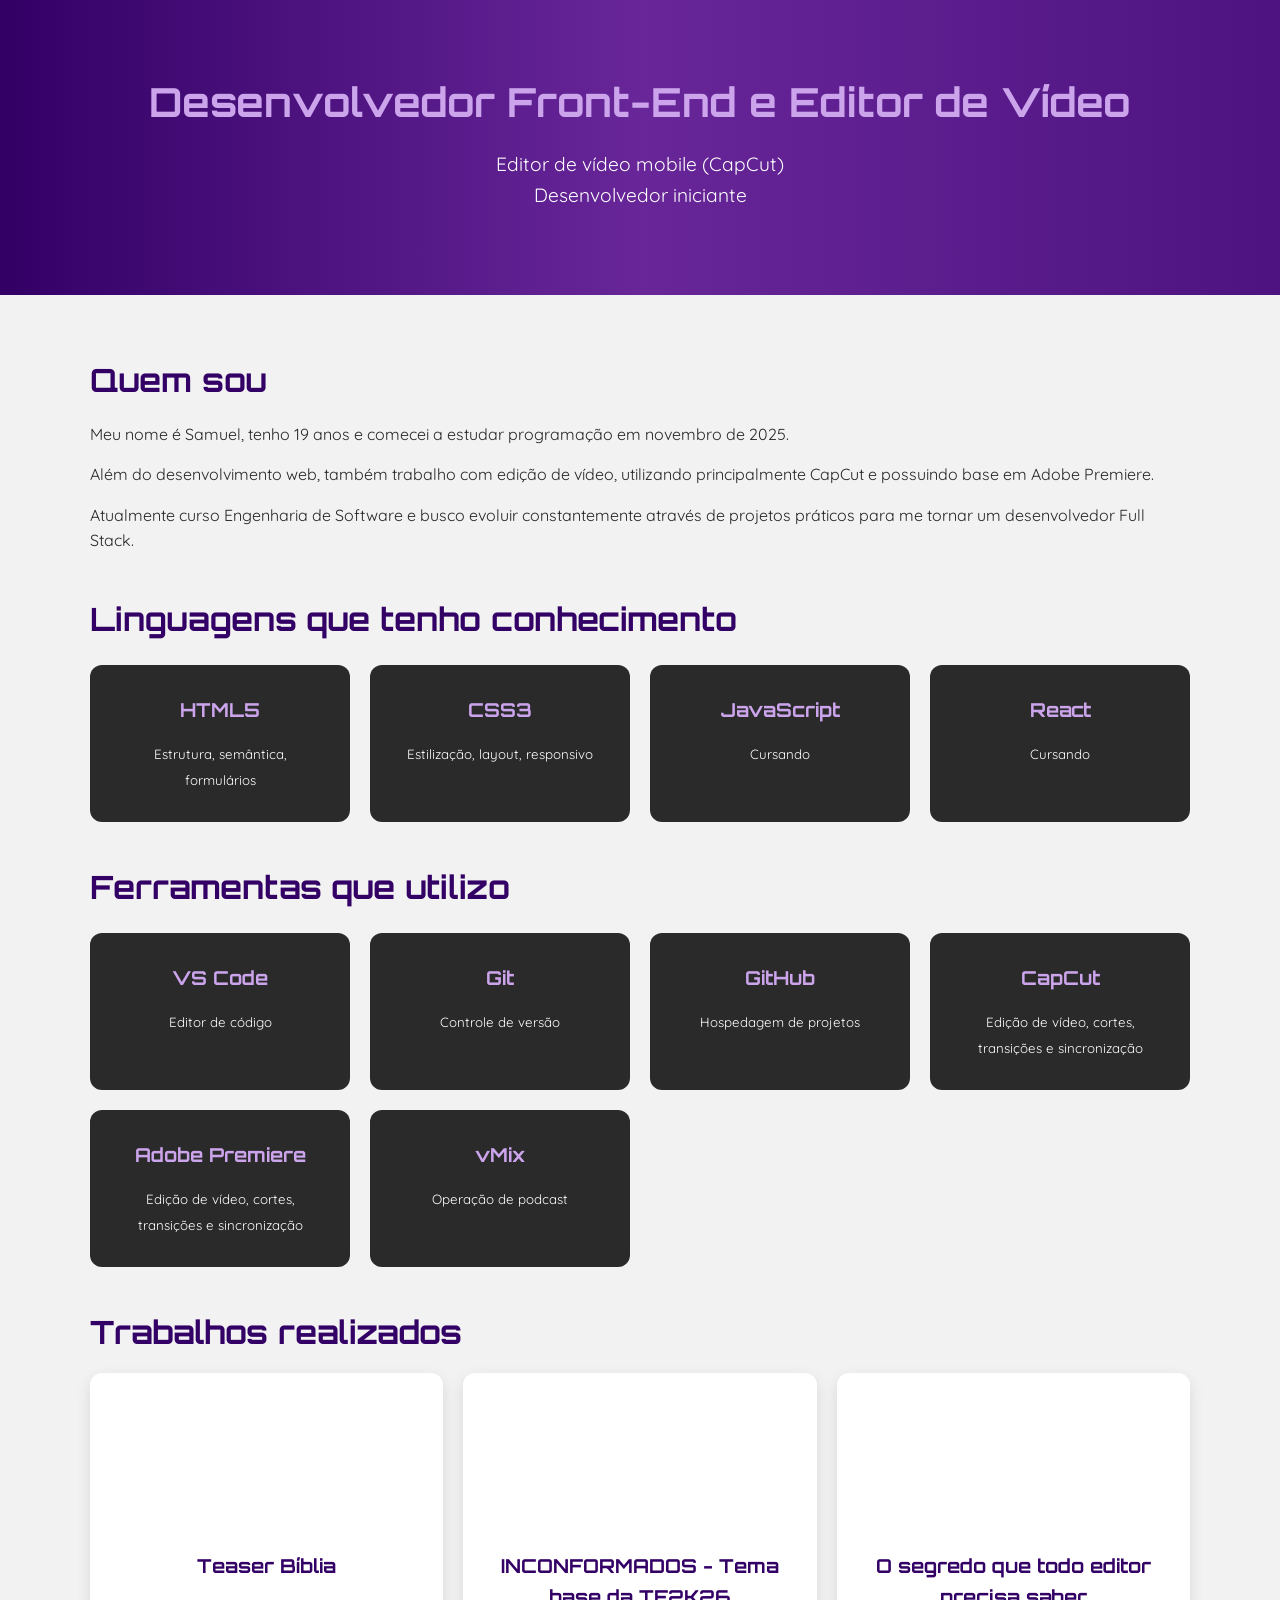
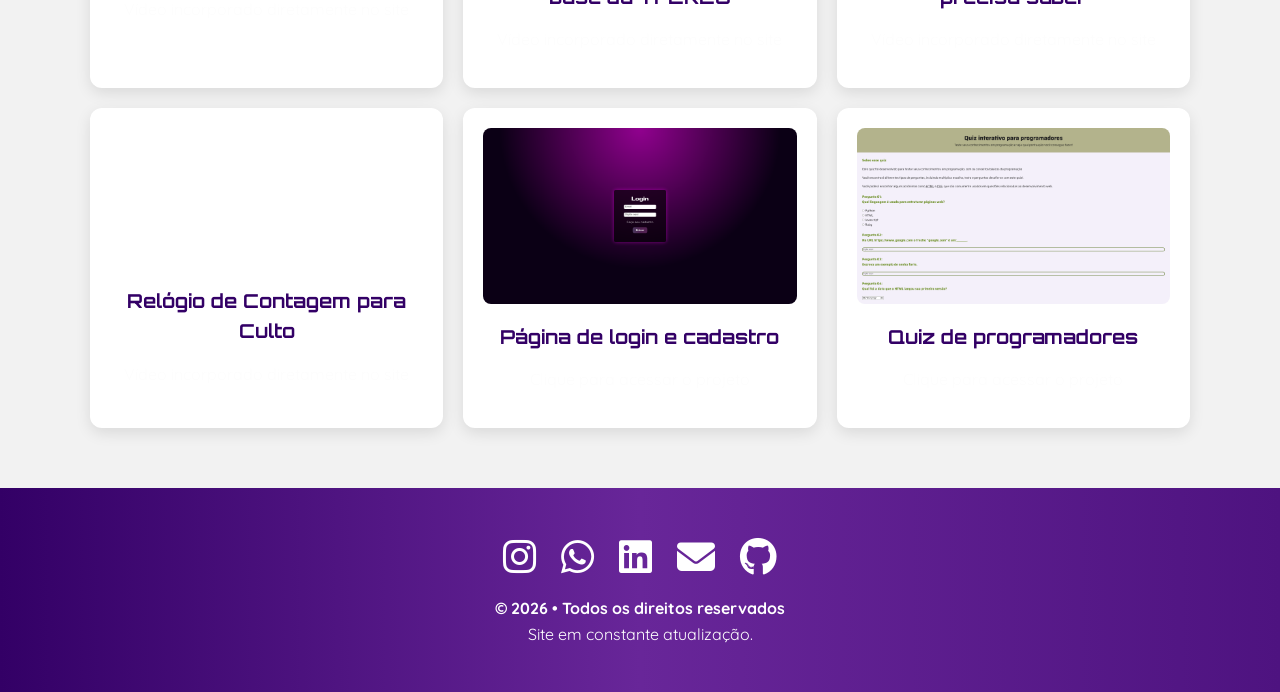
==== commit 4e8766d1: "Atualizar o index.html" ====
--- a/index.html
+++ b/index.html
@@ -1,234 +1,287 @@
-<!DOCTYPE html>
-<html lang="pt-BR">
-
-<head>
-
-  <meta charset="UTF-8">
-  <meta name="viewport" content="width=device-width, initial-scale=1.0">
-  <title>Samuel - Editor de Vídeo e Desenvolvedor</title>
-  <link rel="stylesheet" href="style.css">
-
-  <!-- === SEO ====-->
-  <meta name="google-site-verification" content="mKZJciLzi_t4lyTgYU8dnQu9dp5ZNDpNaPsNgbDYvko" />
-  <meta name="description" content="Portfólio de Samuel com projetos de sites e edição de vídeo">
-  <meta name="author" content="Samuel">
-  <meta name="keywords" content="editor de video, programador iniciante, html css, portfolio samuel">
-  <link rel="icon" href="img/favicon.png">
-  <meta name="robots" content="index, follow">
-
-  <!-- PREVIEW DO SITE -->
-  <meta property="og:title" content="Samuel - Editor de Vídeo e Desenvolvedor">
-  <meta property="og:description" content="Veja meus projetos de sites e edição de vídeo">
-  <meta property="og:image"
-    content="https://samueldaguiar91-hub.github.io/Portifolio-editor-programador/img/preview.png">
-  <meta property="og:url" content="https://samueldaguiar91-hub.github.io/Portifolio-editor-programador/">
-  <meta property="og:site_name" content="Portfólio Samuel">
-  <meta property="og:site_name" content="Portfólio Samuel">
-  <meta property="og:type" content="website">
-  
-  <link rel="stylesheet" href="https://cdnjs.cloudflare.com/ajax/libs/font-awesome/6.5.0/css/all.min.css">
-  
-</head>
-
-
-
-<body>
-
-  <!--ANIMAÇÃO SITE-->
-
-  <div class="fade-up">
-
-    <!-- HEADER -->
-    <header>
-      <div class="container">
-        <h1>Desenvolvedor Front-End e Editor de Vídeo</h1>
-        <p>Editor de vídeo mobile (CapCut)<br>Desenvolvedor iniciante</p>
-      </div>
-    </header>
-
-    <!-- MAIN -->
-    <main class="container">
-
-      <!-- SOBRE -->
-      <section id="s-about">
-        <h2>Quem sou</h2>
-        <p>Meu nome é Samuel, tenho 18 anos e comecei a estudar programação em novembro de 2025.</p>
-
-        <p>Além do desenvolvimento web, também trabalho com edição de vídeo, utilizando principalmente CapCut e
-          possuindo base em Adobe Premiere.</p>
-
-        <p>Atualmente curso Engenharia de Software e busco evoluir constantemente através de projetos práticos para me
-          tornar um desenvolvedor Full Stack.</p>
-      </section>
-
-      <!-- SKILLS -->
-      <section id="skills">
-        <h2>Linguagens que tenho conhecimento</h2>
-
-        <div class="skills-grid">
-          <div class="flexbox">
-            <h3>HTML5</h3>
-            <small>Estrutura, semântica, formulários</small><br>
-          </div>
-
-          <div class="flexbox">
-            <h3>CSS3</h3>
-            <small>Estilização, layout, responsivo</small><br>
-          </div>
-
-          <div class="flexbox">
-            <h3>JavaScript</h3>
-            <small>Cursando</small><br>
-          </div>
-
-          <div class="flexbox">
-            <h3>React</h3>
-            <small>Cursando</small><br>
-          </div>
-
-        </div>
-
-      </section>
-
-      <!--FERRAMENTAS-->
-
-      <section id="tools">
-        <h2>Ferramentas que utilizo</h2>
-
-        <div class="tools-grid">
-          <div class="flexbox">
-            <h3>VScode</h3>
-            <small>Editor de código</small><br>
-          </div>
-
-          <div class="flexbox">
-            <h3>Git</h3>
-            <small>Controle de versão</small><br>
-          </div>
-
-          <div class="flexbox">
-            <h3>GitHub</h3>
-            <small>Hospedagem de projetos</small><br>
-          </div>
-
-          <div class="flexbox">
-            <h3>Capcut</h3>
-            <small>Edição de vídeo, cortes, transições e sincronização</small><br>
-          </div>
-
-          <div class="flexbox">
-            <h3>Adobe Premiere</h3>
-            <small>Edição de vídeo, cortes, transições e sincronização</small><br>
-          </div>
-
-          <div class="flexbox">
-            <h3>vMix</h3>
-            <small>Operação de podcast</small><br>
-          </div>
-          
-        </div>
-
-      </section>
-
-      <!-- TRABALHOS -->
-      <h2>Trabalhos realizados</h2>
-
-      <section id="trabalhos" class="trabalhos">
-      
-        <div class="trabalho-box video-box projeto fade-in">
-          <iframe src="https://www.youtube.com/embed/Ylv_VPC-kMk" title="teaser biblia" frameborder="0"
-            allow="accelerometer; autoplay; clipboard-write; encrypted-media; gyroscope; picture-in-picture"
-            allowfullscreen>
-          </iframe>
-          <h3> teaser biblia</h3>
-          <p>Vídeo incorporado diretamente no site</p>
-        </div>
-
-        <div class="trabalho-box video-box projeto fade-in">
-          <iframe src="https://www.youtube.com/embed/-TRRTzD_WT4" title="INCONFORMADOS - Tema base da TF2K26"
-            frameborder="0"
-            allow="accelerometer; autoplay; clipboard-write; encrypted-media; gyroscope; picture-in-picture"
-            allowfullscreen>
-          </iframe>
-          <h3>INCONFORMADOS - Tema base da TF2K26</h3>
-          <p>Vídeo incorporado diretamente no site</p>
-        </div>
-
-        <div class="trabalho-box video-box projeto fade-in">
-          <iframe src="https://www.youtube.com/embed/uwA20--atsQ" title="O segredo que todo editor precisa saber"
-            frameborder="0"
-            allow="accelerometer; autoplay; clipboard-write; encrypted-media; gyroscope; picture-in-picture"
-            allowfullscreen>
-          </iframe>
-          <h3>O segredo que todo editor precisa saber</h3>
-          <p>Vídeo incorporado diretamente no site</p>
-        </div>
-
-        <div class="trabalho-box video-box projeto fade-in">
-          <iframe src="https://www.youtube.com/embed/biQzkJEV1nM" title="Relógio de Contagem para Culto" frameborder="0"
-            allow="accelerometer; autoplay; clipboard-write; encrypted-media; gyroscope; picture-in-picture"
-            allowfullscreen>
-          </iframe>
-          <h3>Relógio de Contagem para Culto</h3>
-          <p>Vídeo incorporado diretamente no site</p>
-        </div>
-
-        <a href="https://samueldaguiar91-hub.github.io/Site-login-/" target="_blank"
-          class="trabalho-box site-box projeto fade-in"> <img src="img/pagina_de_login.png"
-            alt="Preview do Site Exemplo 2">
-          <h3>Página de login e cadastro</h3>
-          <p>Clique para acessar o projeto</p>
-        </a>
-
-        <a href="https://samueldaguiar91-hub.github.io/Quiz-para-programadores/" target="_blank"
-          class="trabalho-box site-box projeto fade-in">
-          <img src="img/quiz_programadores.png" alt="Preview do Site Exemplo 1">
-          <h3>Quiz de programadores</h3>
-          <p>Clique para acessar o projeto</p>
-        </a>
-      </section>
-
-  </div>
-
-  </main>
-
-  <!-- FOOTER -->
-  <footer>
-
-  <div class="dock">
-
-    <a href="https://instagram.com/aguiar._.s" target="_blank" class="icon">
-      <i class="fab fa-instagram"></i>
-      <span>Instagram</span>
-    </a>
-
-    <a href="https://wa.me/5592993466386" target="_blank" class="icon">
-      <i class="fab fa-whatsapp"></i>
-      <span>WhatsApp</span>
-    </a>
-
-    <a href="https://www.linkedin.com/in/samuel-aguiar-99b0a62b3?utm_source=share_via&utm_content=profile&utm_medium=member_android" target="_blank" class="icon">
-      <i class="fab fa-linkedin"></i>
-      <span>LinkedIn</span>
-    </a>
-
-    <a href="mailto:saamuel.aguiaar@gmail.com" class="icon">
-      <i class="fas fa-envelope"></i>
-      <span>Email</span>
-    </a>
-
-    <a href="https://github.com/samueldaguiar91-hub" target="_blank" class="icon">
-      <i class="fab fa-github"></i>
-      <span>GitHub</span>
-    </a>
-
-  </div>
-
-  <h4>&copy; 2026 • Todos os direitos reservados</h4>
-  <p>Site em constante atualização.</p>
-
-</footer>
-
-</body>
-
-</html>
+
+<!DOCTYPE html>
+<html lang="pt-BR">
+
+<head>
+
+  <meta charset="UTF-8">
+  <meta name="viewport" content="width=device-width, initial-scale=1.0">
+
+  <title>Samuel - Editor de Vídeo e Desenvolvedor</title>
+
+  <link rel="stylesheet" href="style.css">
+
+  <!-- SEO -->
+  <meta name="google-site-verification" content="mKZJciLzi_t4lyTgYU8dnQu9dp5ZNDpNaPsNgbDYvko">
+  <meta name="description" content="Portfólio de Samuel com projetos de sites e edição de vídeo">
+  <meta name="author" content="Samuel">
+  <meta name="keywords" content="editor de video, programador iniciante, html css, portfolio samuel">
+  <link rel="icon" href="img/favicon.png">
+  <meta name="robots" content="index, follow">
+
+  <!-- PREVIEW DO SITE -->
+  <meta property="og:title" content="Samuel - Editor de Vídeo e Desenvolvedor">
+  <meta property="og:description" content="Veja meus projetos de sites e edição de vídeo">
+  <meta property="og:image"
+    content="https://samueldaguiar91-hub.github.io/Portifolio-editor-programador/img/preview.png">
+  <meta property="og:url" content="https://samueldaguiar91-hub.github.io/Portifolio-editor-programador/">
+  <meta property="og:site_name" content="Portfólio Samuel">
+  <meta property="og:type" content="website">
+
+  <!-- FONT AWESOME -->
+  <link rel="stylesheet" href="https://cdnjs.cloudflare.com/ajax/libs/font-awesome/6.5.0/css/all.min.css">
+
+</head>
+
+<body>
+
+  <!-- ANIMAÇÃO SITE -->
+  <div class="fade-up">
+
+    <!-- HEADER -->
+    <header>
+      <div class="container">
+        <h1>Desenvolvedor Front-End e Editor de Vídeo</h1>
+        <p>Editor de vídeo mobile (CapCut)<br>Desenvolvedor iniciante</p>
+      </div>
+    </header>
+
+    <!-- MAIN -->
+    <main class="container">
+
+      <!-- SOBRE -->
+      <section id="s-about">
+        <h2>Quem sou</h2>
+
+        <p>Meu nome é Samuel, tenho 19 anos e comecei a estudar programação em novembro de 2025.</p>
+
+        <p>Além do desenvolvimento web, também trabalho com edição de vídeo, utilizando principalmente CapCut e
+          possuindo base em Adobe Premiere.</p>
+
+        <p>Atualmente curso Engenharia de Software e busco evoluir constantemente através de projetos práticos para me
+          tornar um desenvolvedor Full Stack.</p>
+      </section>
+
+      <!-- SKILLS -->
+      <section id="skills">
+        <h2>Linguagens que tenho conhecimento</h2>
+
+        <div class="skills-grid">
+
+          <div class="flexbox">
+            <h3>HTML5</h3>
+            <small>Estrutura, semântica, formulários</small><br>
+          </div>
+
+          <div class="flexbox">
+            <h3>CSS3</h3>
+            <small>Estilização, layout, responsivo</small><br>
+          </div>
+
+          <div class="flexbox">
+            <h3>JavaScript</h3>
+            <small>Cursando</small><br>
+          </div>
+
+          <div class="flexbox">
+            <h3>React</h3>
+            <small>Cursando</small><br>
+          </div>
+
+        </div>
+      </section>
+
+      <!-- FERRAMENTAS -->
+      <section id="tools">
+        <h2>Ferramentas que utilizo</h2>
+
+        <div class="tools-grid">
+
+          <div class="flexbox">
+            <h3>VS Code</h3>
+            <small>Editor de código</small><br>
+          </div>
+
+          <div class="flexbox">
+            <h3>Git</h3>
+            <small>Controle de versão</small><br>
+          </div>
+
+          <div class="flexbox">
+            <h3>GitHub</h3>
+            <small>Hospedagem de projetos</small><br>
+          </div>
+
+          <div class="flexbox">
+            <h3>CapCut</h3>
+            <small>Edição de vídeo, cortes, transições e sincronização</small><br>
+          </div>
+
+          <div class="flexbox">
+            <h3>Adobe Premiere</h3>
+            <small>Edição de vídeo, cortes, transições e sincronização</small><br>
+          </div>
+
+          <div class="flexbox">
+            <h3>vMix</h3>
+            <small>Operação de podcast</small><br>
+          </div>
+
+        </div>
+      </section>
+
+      <!-- TRABALHOS -->
+      <h2>Trabalhos realizados</h2>
+
+      <section id="trabalhos" class="trabalhos">
+
+        <!-- VÍDEO 1 - TEASER BÍBLIA -->
+        <div class="trabalho-box video-box projeto fade-in">
+
+          <iframe
+            src="https://www.youtube.com/embed/zirrbhHIL6I"
+            title="Teaser Bíblia"
+            frameborder="0"
+            loading="lazy"
+            allow="accelerometer; autoplay; clipboard-write; encrypted-media; gyroscope; picture-in-picture; web-share"
+            referrerpolicy="strict-origin-when-cross-origin"
+            allowfullscreen>
+          </iframe>
+
+          <h3>Teaser Bíblia</h3>
+          <p>Vídeo incorporado diretamente no site</p>
+
+        </div>
+
+        <!-- VÍDEO 2 - INCONFORMADOS -->
+        <div class="trabalho-box video-box projeto fade-in">
+
+          <iframe
+            src="https://www.youtube.com/embed/-TRRTzD_WT4"
+            title="INCONFORMADOS - Tema base da TF2K26"
+            frameborder="0"
+            loading="lazy"
+            allow="accelerometer; autoplay; clipboard-write; encrypted-media; gyroscope; picture-in-picture; web-share"
+            referrerpolicy="strict-origin-when-cross-origin"
+            allowfullscreen>
+          </iframe>
+
+          <h3>INCONFORMADOS - Tema base da TF2K26</h3>
+          <p>Vídeo incorporado diretamente no site</p>
+
+        </div>
+
+        <!-- VÍDEO 3 - SEGREDO DO EDITOR -->
+        <div class="trabalho-box video-box projeto fade-in">
+
+          <iframe
+            src="https://www.youtube.com/embed/uwA20--atsQ"
+            title="O segredo que todo editor precisa saber"
+            frameborder="0"
+            loading="lazy"
+            allow="accelerometer; autoplay; clipboard-write; encrypted-media; gyroscope; picture-in-picture; web-share"
+            referrerpolicy="strict-origin-when-cross-origin"
+            allowfullscreen>
+          </iframe>
+
+          <h3>O segredo que todo editor precisa saber</h3>
+          <p>Vídeo incorporado diretamente no site</p>
+
+        </div>
+
+        <!-- VÍDEO 4 - RELÓGIO -->
+        <div class="trabalho-box video-box projeto fade-in">
+
+          <iframe
+            src="https://www.youtube.com/embed/biQzkJEV1nM"
+            title="Relógio de Contagem para Culto"
+            frameborder="0"
+            loading="lazy"
+            allow="accelerometer; autoplay; clipboard-write; encrypted-media; gyroscope; picture-in-picture; web-share"
+            referrerpolicy="strict-origin-when-cross-origin"
+            allowfullscreen>
+          </iframe>
+
+          <h3>Relógio de Contagem para Culto</h3>
+          <p>Vídeo incorporado diretamente no site</p>
+
+        </div>
+
+        <!-- PROJETO 1 - LOGIN -->
+        <a
+          href="https://samueldaguiar91-hub.github.io/Site-login-/"
+          target="_blank"
+          rel="noopener noreferrer"
+          class="trabalho-box site-box projeto fade-in">
+
+          <img src="img/pagina_de_login.png" alt="Preview do Site Exemplo 2">
+
+          <h3>Página de login e cadastro</h3>
+          <p>Clique para acessar o projeto</p>
+
+        </a>
+
+        <!-- PROJETO 2 - QUIZ -->
+        <a
+          href="https://samueldaguiar91-hub.github.io/Quiz-para-programadores/"
+          target="_blank"
+          rel="noopener noreferrer"
+          class="trabalho-box site-box projeto fade-in">
+
+          <img src="img/quiz_programadores.png" alt="Preview do Site Exemplo 1">
+
+          <h3>Quiz de programadores</h3>
+          <p>Clique para acessar o projeto</p>
+
+        </a>
+
+      </section>
+
+    </main>
+
+  </div>
+
+  <!-- FOOTER -->
+  <footer>
+
+    <div class="dock">
+
+      <a href="https://instagram.com/aguiar._.s"
+        target="_blank" rel="noopener noreferrer" class="icon">
+        <i class="fab fa-instagram"></i>
+        <span>Instagram</span>
+      </a>
+
+      <a href="https://wa.me/5592993466386"
+        target="_blank" rel="noopener noreferrer" class="icon">
+        <i class="fab fa-whatsapp"></i>
+        <span>WhatsApp</span>
+      </a>
+
+      <a href="https://www.linkedin.com/in/samuel-aguiar-99b0a62b3?utm_source=share_via&utm_content=profile&utm_medium=member_android"
+        target="_blank" rel="noopener noreferrer" class="icon">
+        <i class="fab fa-linkedin"></i>
+        <span>LinkedIn</span>
+      </a>
+
+      <a href="mailto:saamuel.aguiaar@gmail.com" class="icon">
+        <i class="fas fa-envelope"></i>
+        <span>Email</span>
+      </a>
+
+      <a href="https://github.com/samueldaguiar91-hub"
+        target="_blank" rel="noopener noreferrer" class="icon">
+        <i class="fab fa-github"></i>
+        <span>GitHub</span>
+      </a>
+
+    </div>
+
+    <h4>&copy; 2026 • Todos os direitos reservados</h4>
+    <p>Site em constante atualização.</p>
+
+  </footer>
+
+</body>
+
+</html>
--- a/style.css
+++ b/style.css
@@ -308,4 +308,4 @@
 /* aparece no hover */
 .icon:hover span{
   opacity:1;
-}+}
